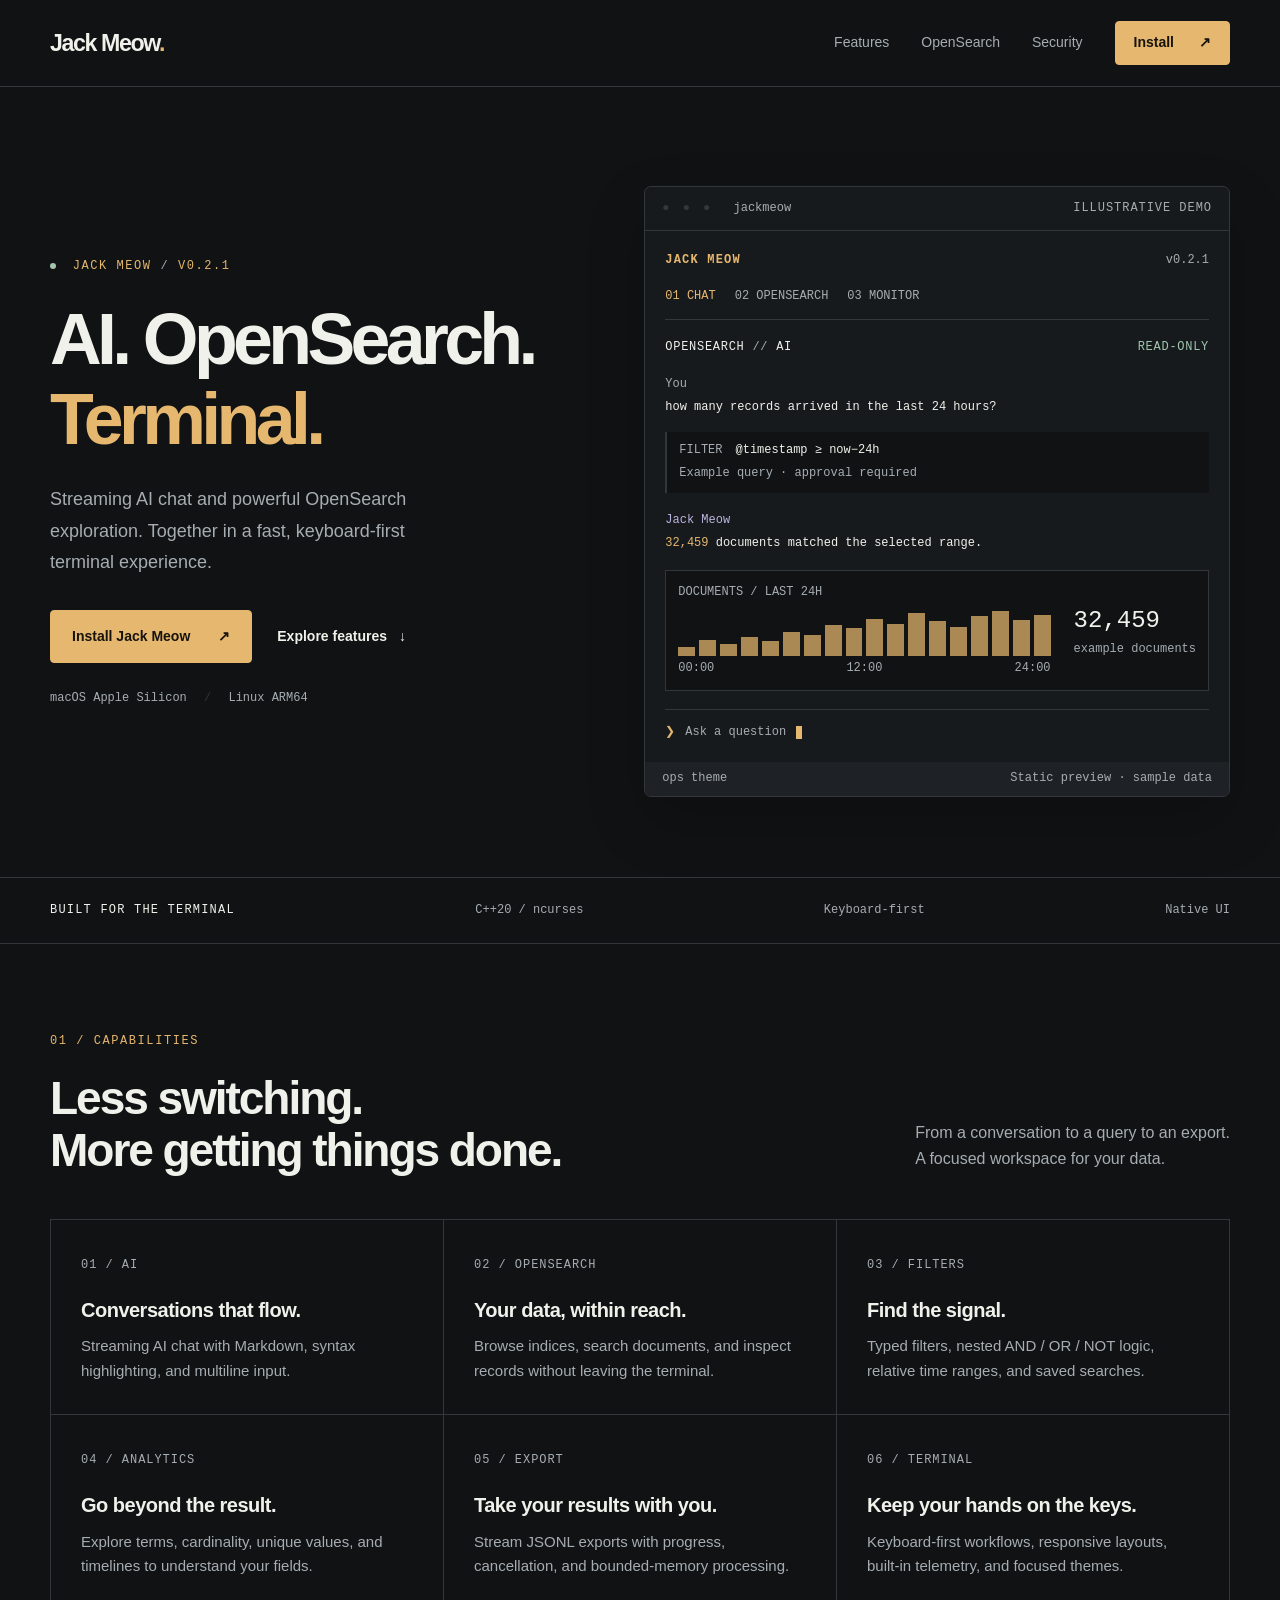
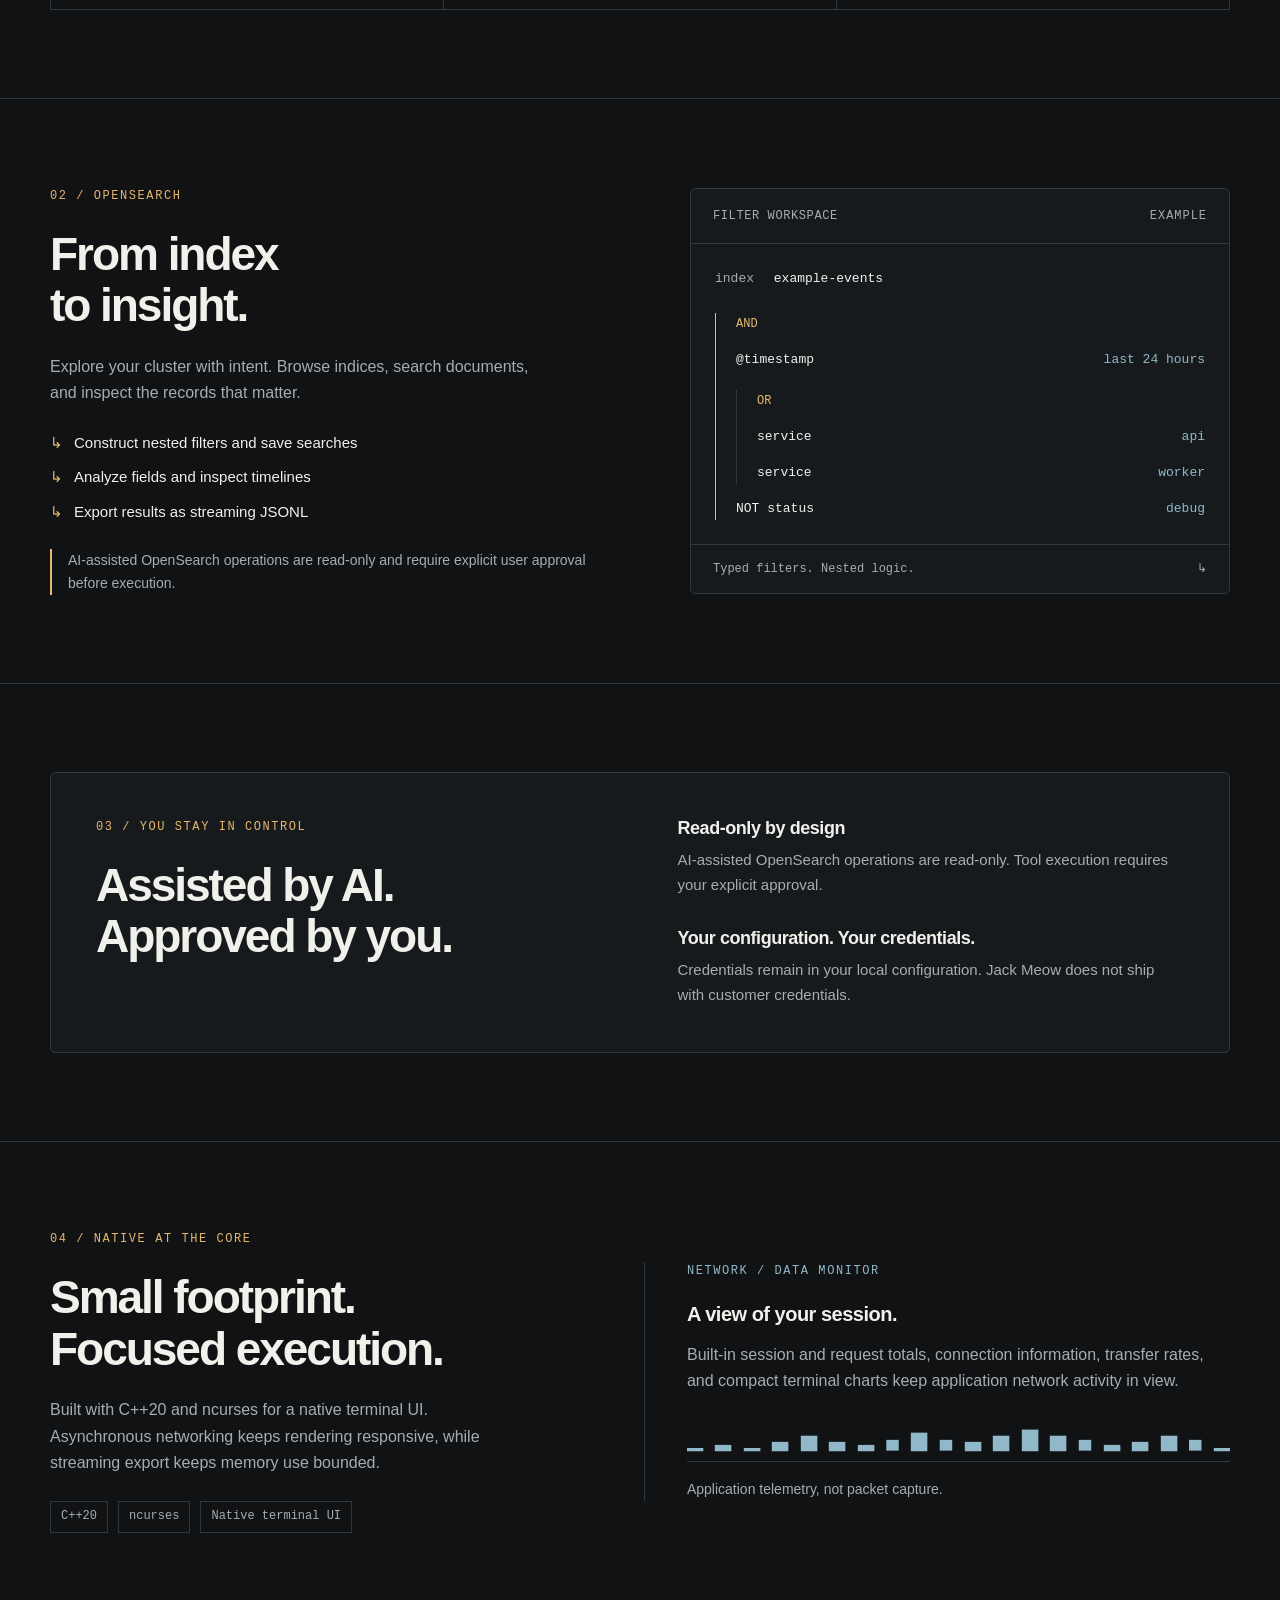
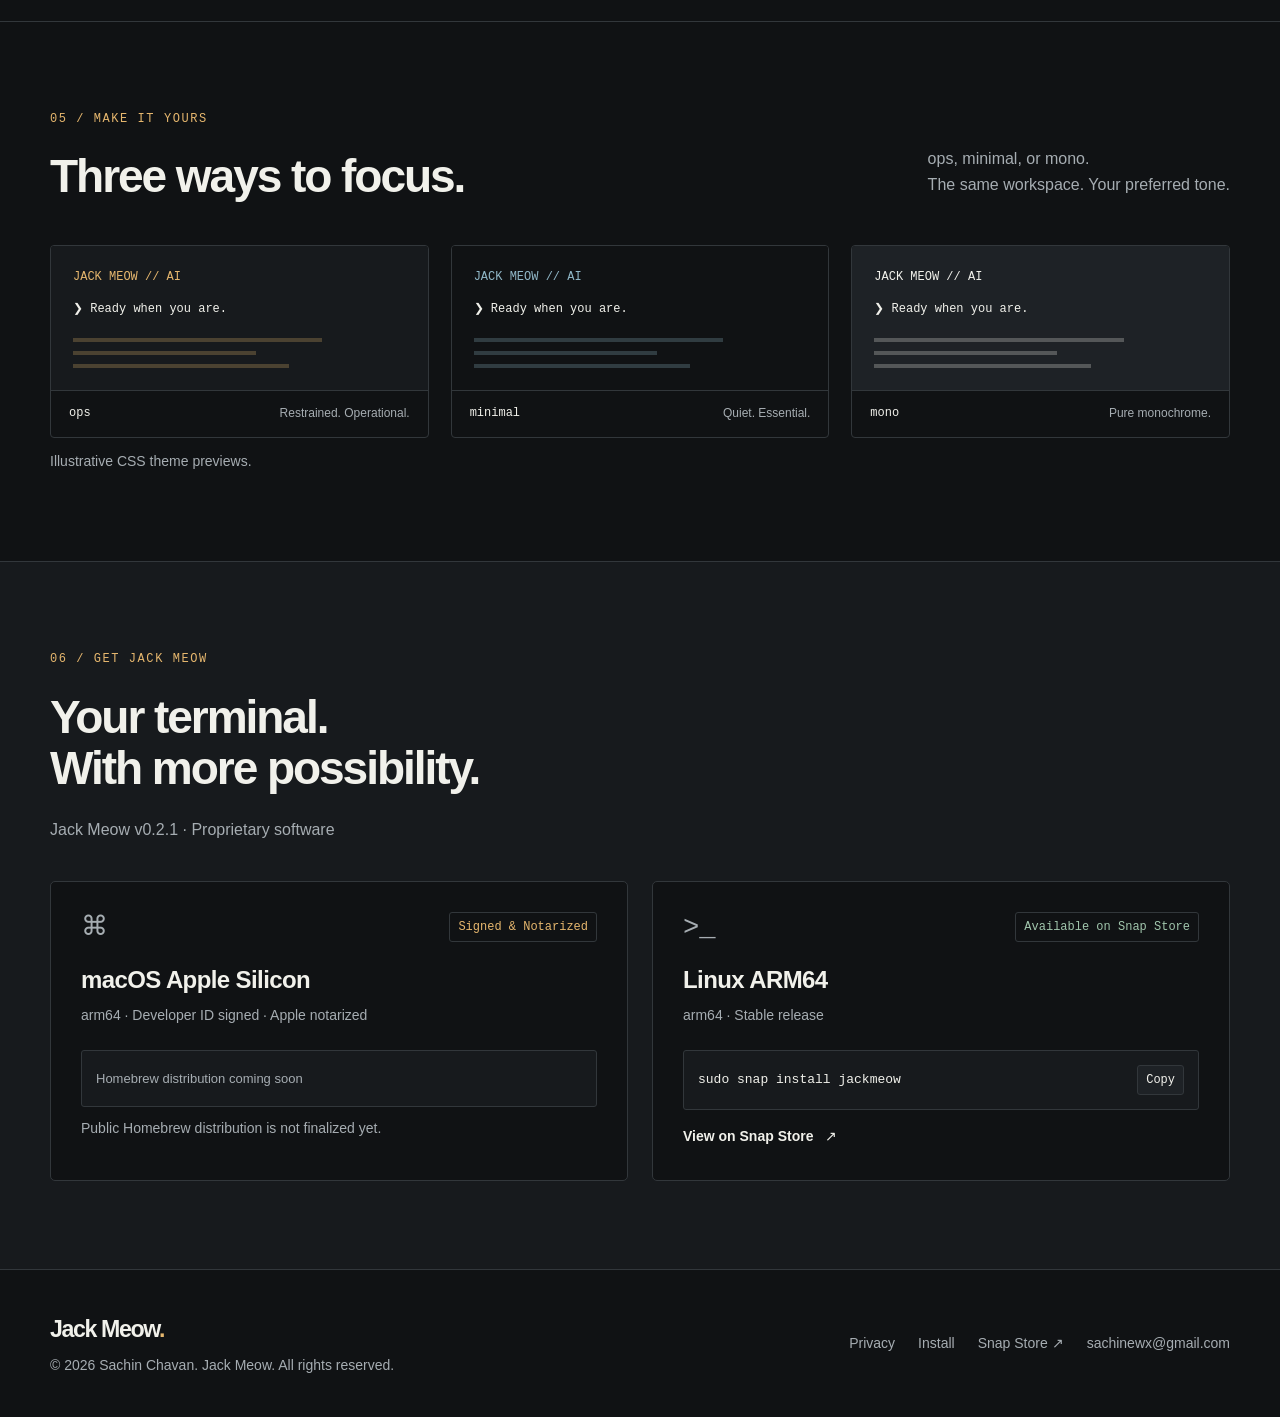
==== index.html @ bc9e3e38 "feat: launch Jack Meow website" ====
<!doctype html>
<html lang="en">
<head>
  <meta charset="utf-8">
  <meta name="viewport" content="width=device-width, initial-scale=1">
  <title>Jack Meow — AI &amp; OpenSearch in Your Terminal</title>
  <meta name="description" content="Streaming AI chat, OpenSearch exploration, and analytics in a fast, keyboard-first terminal. Meet Jack Meow for macOS Apple Silicon and Linux ARM64.">
  <link rel="canonical" href="https://csachin.dev/">
  <meta property="og:type" content="website">
  <meta property="og:site_name" content="Jack Meow">
  <meta property="og:title" content="Jack Meow — AI &amp; OpenSearch in Your Terminal">
  <meta property="og:description" content="Streaming AI chat and powerful OpenSearch workflows. One native terminal experience.">
  <meta property="og:url" content="https://csachin.dev/">
  <meta name="twitter:card" content="summary">
  <meta name="twitter:title" content="Jack Meow — AI &amp; OpenSearch in Your Terminal">
  <meta name="twitter:description" content="Streaming AI chat and powerful OpenSearch workflows. One native terminal experience.">
  <meta name="theme-color" content="#101214">
  <meta name="robots" content="index, follow">
  <link rel="stylesheet" href="css/style.css">
  <script src="js/main.js" defer></script>
</head>
<body>
<a class="skip-link" href="#main">Skip to content</a>
<header class="site-header">
  <div class="container header-inner">
    <a class="wordmark" href="./" aria-label="Jack Meow home">Jack Meow<span class="wordmark-dot" aria-hidden="true">.</span></a>
    <button class="menu-toggle" type="button" aria-expanded="false" aria-controls="navigation" hidden>Menu <span aria-hidden="true">+</span></button>
    <nav id="navigation" aria-label="Main navigation">
      <a href="#features">Features</a><a href="#opensearch">OpenSearch</a><a href="#security">Security</a><a class="button button-small" href="#install">Install <span aria-hidden="true">↗</span></a>
    </nav>
  </div>
</header>
<main id="main">
  <section class="hero container" aria-labelledby="hero-title">
    <div class="hero-copy">
      <p class="eyebrow"><span class="status-dot" aria-hidden="true"></span> JACK MEOW <span class="muted">/</span> V0.2.1</p>
      <h1 id="hero-title">AI. OpenSearch.<br><span>Terminal.</span></h1>
      <p class="hero-description">Streaming AI chat and powerful OpenSearch exploration. Together in a fast, keyboard-first terminal experience.</p>
      <div class="actions"><a class="button" href="#install">Install Jack Meow <span aria-hidden="true">↗</span></a><a class="text-link" href="#features">Explore features <span aria-hidden="true">↓</span></a></div>
      <p class="hero-platforms">macOS Apple Silicon <span aria-hidden="true">/</span> Linux ARM64</p>
    </div>
    <figure class="terminal">
      <figcaption class="terminal-title"><span><span class="terminal-lights" aria-hidden="true">● ● ●</span> jackmeow</span><span class="demo-label">ILLUSTRATIVE DEMO</span></figcaption>
      <div class="terminal-body">
        <div class="terminal-brand">JACK MEOW <span>v0.2.1</span></div>
        <div class="terminal-tabs"><span class="active">01 CHAT</span><span>02 OPENSEARCH</span><span>03 MONITOR</span></div>
        <div class="terminal-context"><span>OPENSEARCH <span class="muted">//</span> AI</span><span class="success">READ-ONLY</span></div>
        <div class="chat-message"><span class="speaker">You</span><p>how many records arrived in the last 24 hours?</p></div>
        <div class="demo-query"><span class="muted">FILTER</span><code>@timestamp ≥ now−24h</code><span class="query-note">Example query · approval required</span></div>
        <div class="chat-message assistant-message"><span class="speaker">Jack Meow</span><p><strong>32,459</strong> documents matched the selected range.</p></div>
        <div class="terminal-analytics"><div><span class="muted">DOCUMENTS / LAST 24H</span><div class="bars" aria-hidden="true"><i style="--bar:20%"></i><i style="--bar:35%"></i><i style="--bar:26%"></i><i style="--bar:42%"></i><i style="--bar:34%"></i><i style="--bar:54%"></i><i style="--bar:46%"></i><i style="--bar:70%"></i><i style="--bar:62%"></i><i style="--bar:83%"></i><i style="--bar:72%"></i><i style="--bar:95%"></i><i style="--bar:78%"></i><i style="--bar:65%"></i><i style="--bar:89%"></i><i style="--bar:100%"></i><i style="--bar:80%"></i><i style="--bar:91%"></i></div><div class="chart-labels"><span>00:00</span><span>12:00</span><span>24:00</span></div></div><div class="stat"><strong>32,459</strong><span>example documents</span></div></div>
        <div class="terminal-prompt" aria-hidden="true"><span>❯</span> Ask a question<span class="cursor"></span></div>
      </div>
      <div class="terminal-footer"><span>ops theme</span><span>Static preview · sample data</span></div>
    </figure>
  </section>
  <div class="spec-strip"><div class="container"><span>BUILT FOR THE TERMINAL</span><span>C++20 / ncurses</span><span>Keyboard-first</span><span>Native UI</span></div></div>
  <section class="section container" id="features" aria-labelledby="features-title">
    <div class="section-heading"><div><p class="eyebrow">01 / CAPABILITIES</p><h2 id="features-title">Less switching.<br>More getting things done.</h2></div><p>From a conversation to a query to an export.<br>A focused workspace for your data.</p></div>
    <div class="feature-grid">
      <article class="feature"><span class="feature-number">01 / AI</span><h3>Conversations that flow.</h3><p>Streaming AI chat with Markdown, syntax highlighting, and multiline input.</p></article>
      <article class="feature"><span class="feature-number">02 / OPENSEARCH</span><h3>Your data, within reach.</h3><p>Browse indices, search documents, and inspect records without leaving the terminal.</p></article>
      <article class="feature"><span class="feature-number">03 / FILTERS</span><h3>Find the signal.</h3><p>Typed filters, nested AND / OR / NOT logic, relative time ranges, and saved searches.</p></article>
      <article class="feature"><span class="feature-number">04 / ANALYTICS</span><h3>Go beyond the result.</h3><p>Explore terms, cardinality, unique values, and timelines to understand your fields.</p></article>
      <article class="feature"><span class="feature-number">05 / EXPORT</span><h3>Take your results with you.</h3><p>Stream JSONL exports with progress, cancellation, and bounded-memory processing.</p></article>
      <article class="feature"><span class="feature-number">06 / TERMINAL</span><h3>Keep your hands on the keys.</h3><p>Keyboard-first workflows, responsive layouts, built-in telemetry, and focused themes.</p></article>
    </div>
  </section>
  <section class="section section-bordered" id="opensearch" aria-labelledby="search-title"><div class="container split">
    <div><p class="eyebrow">02 / OPENSEARCH</p><h2 id="search-title">From index<br>to insight.</h2><p class="section-description">Explore your cluster with intent. Browse indices, search documents, and inspect the records that matter.</p><ul class="check-list"><li>Construct nested filters and save searches</li><li>Analyze fields and inspect timelines</li><li>Export results as streaming JSONL</li></ul><p class="approval-note">AI-assisted OpenSearch operations are read-only and require explicit user approval before execution.</p></div>
    <figure class="query-panel"><figcaption><span>FILTER WORKSPACE</span><span class="demo-label">EXAMPLE</span></figcaption><div class="query-content"><p class="query-index">index <strong>example-events</strong></p><div class="filter-group"><span class="logic">AND</span><p><span>@timestamp</span><code>last 24 hours</code></p><div class="nested-filter"><span class="logic">OR</span><p><span>service</span><code>api</code></p><p><span>service</span><code>worker</code></p></div><p><span>NOT status</span><code>debug</code></p></div></div><div class="query-bottom"><span>Typed filters. Nested logic.</span><span aria-hidden="true">↳</span></div></figure>
  </div></section>
  <section class="section container" id="security" aria-labelledby="security-title"><div class="trust-panel"><div><p class="eyebrow">03 / YOU STAY IN CONTROL</p><h2 id="security-title">Assisted by AI.<br>Approved by you.</h2></div><div class="trust-details"><article><h3>Read-only by design</h3><p>AI-assisted OpenSearch operations are read-only. Tool execution requires your explicit approval.</p></article><article><h3>Your configuration. Your credentials.</h3><p>Credentials remain in your local configuration. Jack Meow does not ship with customer credentials.</p></article></div></div></section>
  <section class="section section-bordered"><div class="container split architecture"><div><p class="eyebrow">04 / NATIVE AT THE CORE</p><h2>Small footprint.<br>Focused execution.</h2><p class="section-description">Built with C++20 and ncurses for a native terminal UI. Asynchronous networking keeps rendering responsive, while streaming export keeps memory use bounded.</p><div class="tech-tags"><span>C++20</span><span>ncurses</span><span>Native terminal UI</span></div></div><div class="monitor"><p class="eyebrow">NETWORK / DATA MONITOR</p><h3>A view of your session.</h3><p>Built-in session and request totals, connection information, transfer rates, and compact terminal charts keep application network activity in view.</p><div class="monitor-line" aria-hidden="true">▁ ▂ ▁ ▃ ▅ ▃ ▂ ▄ ▆ ▄ ▃ ▅ ▇ ▅ ▄ ▂ ▃ ▅ ▄ ▁</div><p class="small muted">Application telemetry, not packet capture.</p></div></div></section>
  <section class="section container themes" aria-labelledby="themes-title"><div class="section-heading"><div><p class="eyebrow">05 / MAKE IT YOURS</p><h2 id="themes-title">Three ways to focus.</h2></div><p>ops, minimal, or mono.<br>The same workspace. Your preferred tone.</p></div><div class="theme-grid">
    <figure class="theme-preview theme-ops"><div class="mini-terminal" aria-hidden="true"><span>JACK MEOW // AI</span><p>❯ Ready when you are.</p><i></i><i></i><i></i></div><figcaption><strong>ops</strong><span>Restrained. Operational.</span></figcaption></figure>
    <figure class="theme-preview theme-minimal"><div class="mini-terminal" aria-hidden="true"><span>JACK MEOW // AI</span><p>❯ Ready when you are.</p><i></i><i></i><i></i></div><figcaption><strong>minimal</strong><span>Quiet. Essential.</span></figcaption></figure>
    <figure class="theme-preview theme-mono"><div class="mini-terminal" aria-hidden="true"><span>JACK MEOW // AI</span><p>❯ Ready when you are.</p><i></i><i></i><i></i></div><figcaption><strong>mono</strong><span>Pure monochrome.</span></figcaption></figure>
  </div><p class="small muted">Illustrative CSS theme previews.</p></section>
  <section class="section install-section" id="install" aria-labelledby="install-title"><div class="container"><p class="eyebrow">06 / GET JACK MEOW</p><h2 id="install-title">Your terminal.<br>With more possibility.</h2><p class="section-description">Jack Meow v0.2.1 · Proprietary software</p><div class="install-grid">
    <article class="install-card"><div class="card-top"><span class="platform-symbol" aria-hidden="true">⌘</span><span class="badge">Signed &amp; Notarized</span></div><h3>macOS Apple Silicon</h3><p class="muted">arm64 · Developer ID signed · Apple notarized</p><div class="coming-soon">Homebrew distribution coming soon</div><p class="small muted">Public Homebrew distribution is not finalized yet.</p></article>
    <article class="install-card"><div class="card-top"><span class="platform-symbol" aria-hidden="true">&gt;_</span><span class="badge badge-success">Available on Snap Store</span></div><h3>Linux ARM64</h3><p class="muted">arm64 · Stable release</p><div class="command"><code id="snap-command">sudo snap install jackmeow</code><button class="copy-button" type="button" data-copy="snap-command" aria-label="Copy Linux install command" hidden>Copy</button></div><a class="small text-link" href="https://snapcraft.io/jackmeow" rel="noopener noreferrer">View on Snap Store <span aria-hidden="true">↗</span></a><p class="copy-status small" role="status" aria-live="polite" aria-atomic="true"></p></article>
  </div></div></section>
</main>
<footer class="site-footer container"><div><a class="wordmark" href="./">Jack Meow<span class="wordmark-dot" aria-hidden="true">.</span></a><p class="small muted">© 2026 Sachin Chavan. Jack Meow. All rights reserved.</p></div><nav aria-label="Footer navigation"><a href="privacy.html">Privacy</a><a href="#install">Install</a><a href="https://snapcraft.io/jackmeow" rel="noopener noreferrer">Snap Store ↗</a><a href="mailto:sachinewx@gmail.com">sachinewx@gmail.com</a></nav></footer>
</body>
</html>
---- css/style.css ----
:root {
  color-scheme:dark;
  --background:#101214;
  --surface:#171a1d;
  --surface-raised:#1e2226;
  --border:#32373b;
  --text:#f1f1eb;
  --muted:#a6adb2;
  --accent:#e6b76e;
  --success:#a1c6ad;
  --warning:#e6b76e;
  --danger:#e99898;
  --ai:#b9b4de;
  --telemetry:#91b8c8;
  --ink:#17130d;
  --focus:#f4cd91;
  --shadow:0 24px 60px #0003;
  --mono:ui-monospace,SFMono-Regular,Consolas,"Liberation Mono",monospace;
  --sans:-apple-system,BlinkMacSystemFont,"Segoe UI",sans-serif
}

* {
  box-sizing:border-box
}
html {
  scroll-behavior:smooth;
  scroll-padding-top:6rem
}
body {
  margin:0;
  background:var(--background);
  color:var(--text);
  font:16px/1.65 var(--sans)
}
a {
  color:inherit;
  text-decoration:none
}
button {
  font:inherit
}
button,a {
  -webkit-tap-highlight-color:transparent
}
button {
  cursor:pointer
}
a:hover {
  color:var(--accent)
}
:focus-visible {
  outline:3px solid var(--focus);
  outline-offset:5px
}
::selection {
  background:var(--accent);
  color:var(--ink)
}
h1,h2,h3,p,figure {
  margin:0
}
h1,h2,h3 {
  line-height:1.12;
  font-weight:600;
  letter-spacing:-.045em
}
h1 {
  font-size:clamp(3rem,5.6vw,5.3rem);
  letter-spacing:-.065em
}
h2 {
  font-size:clamp(2rem,3.6vw,3.25rem)
}
h3 {
  font-size:1.25rem;
  letter-spacing:-.025em
}
p {
  margin-top:1rem
}
code {
  font-family:var(--mono)
}
.container {
  width:min(1180px,calc(100% - 96px));
  margin-inline:auto
}
.muted {
  color:var(--muted)
}
.small {
  font-size:.875rem
}
.eyebrow {
  font: .75rem/1.6 var(--mono);
  letter-spacing:.13em;
  color:var(--accent);
  margin:0 0 1.4rem
}
.skip-link {
  position:fixed;
  top:-100px;
  left:16px;
  padding:12px;
  background:var(--accent);
  color:var(--ink);
  z-index:50
}
.skip-link:focus {
  top:12px
}
.site-header {
  position:sticky;
  top:0;
  background:var(--background);
  border-bottom:1px solid var(--border);
  z-index:20
}
.header-inner {
  min-height:86px;
  display:flex;
  align-items:center;
  justify-content:space-between;
  gap:24px
}
.wordmark {
  font-size:1.45rem;
  font-weight:750;
  letter-spacing:-.06em;
  white-space:nowrap
}
.wordmark-dot {
  color:var(--accent)
}
nav {
  display:flex;
  align-items:center;
  gap:32px;
  font-size:.875rem
}
nav>a:not(.button) {
  color:var(--muted)
}
nav>a:hover {
  color:var(--text)
}
.button {
  display:inline-flex;
  align-items:center;
  justify-content:center;
  gap:28px;
  padding:14px 21px;
  background:var(--accent);
  color:var(--ink);
  font-weight:650;
  font-size:.875rem;
  border:1px solid var(--accent);
  border-radius:4px
}
.button:hover {
  background:var(--text);
  border-color:var(--text);
  color:var(--ink)
}
.button-small {
  padding:9px 18px;
  gap:25px
}
.menu-toggle {
  background:none;
  border:1px solid var(--border);
  color:var(--text);
  padding:9px 14px;
  border-radius:4px
}
.hero {
  display:grid;
  grid-template-columns:1fr 1.08fr;
  align-items:center;
  gap:52px;
  padding-block:91px 88px
}
.hero h1 span {
  color:var(--accent)
}
.status-dot {
  display:inline-block;
  width:6px;
  height:6px;
  border-radius:50%;
  background:var(--success);
  margin-right:8px;
  vertical-align:middle
}
.hero-description {
  font-size:1.125rem;
  line-height:1.75;
  color:var(--muted);
  max-width:420px;
  margin-top:25px
}
.actions {
  display:flex;
  align-items:center;
  gap:25px;
  margin-top:31px;
  flex-wrap:wrap
}
.text-link {
  font-size:.875rem;
  font-weight:550
}
.text-link span {
  margin-left:8px
}
.hero-platforms {
  font: .75rem/1.8 var(--mono);
  color:var(--muted);
  margin-top:25px
}
.hero-platforms span {
  margin-inline:10px;
  color:var(--border)
}
.terminal {
  border:1px solid var(--border);
  border-radius:7px;
  background:var(--surface);
  box-shadow:var(--shadow);
  min-width:0;
  font: .75rem/1.6 var(--mono);
  transform:translateY(8px)
}
.terminal-title {
  display:flex;
  justify-content:space-between;
  align-items:center;
  gap:12px;
  padding:12px 17px;
  border-bottom:1px solid var(--border);
  color:var(--muted);
  font-size:.75rem
}
.terminal-lights {
  letter-spacing:3px;
  color:var(--border);
  margin-right:13px
}
.demo-label {
  font-size:.75rem;
  letter-spacing:.08em;
  color:var(--muted)
}
.terminal-body {
  padding:20px
}
.terminal-brand {
  color:var(--accent);
  font-weight:bold;
  letter-spacing:.1em
}
.terminal-brand span {
  color:var(--muted);
  float:right;
  font-weight:normal;
  letter-spacing:0
}
.terminal-tabs {
  display:flex;
  gap:19px;
  margin-top:17px;
  padding-bottom:12px;
  border-bottom:1px solid var(--border);
  font-size:.75rem;
  color:var(--muted)
}
.terminal-tabs .active {
  color:var(--accent)
}
.terminal-context {
  display:flex;
  justify-content:space-between;
  gap:8px;
  margin-top:18px;
  font-size:.75rem;
  letter-spacing:.06em
}
.success {
  color:var(--success)
}
.chat-message {
  margin-top:18px
}
.speaker {
  font-size:.75rem;
  color:var(--muted)
}
.chat-message p {
  margin-top:4px;
  max-width:350px
}
.assistant-message .speaker {
  color:var(--ai)
}
.assistant-message strong {
  color:var(--accent);
  font-weight:normal
}
.demo-query {
  display:flex;
  flex-wrap:wrap;
  gap:4px 13px;
  padding:9px 12px;
  border-left:2px solid var(--border);
  margin-top:15px;
  font-size:.75rem;
  background:var(--background)
}
.query-note {
  flex-basis:100%;
  color:var(--muted)
}
.terminal-analytics {
  display:grid;
  grid-template-columns:1fr auto;
  gap:23px;
  align-items:center;
  background:var(--background);
  border:1px solid var(--border);
  padding:12px;
  margin-top:17px;
  font-size:.75rem
}
.bars {
  height:45px;
  display:flex;
  align-items:end;
  gap:4px;
  margin-top:9px
}
.bars i {
  flex:1;
  height:var(--bar);
  background:var(--accent);
  opacity:.72
}
.chart-labels {
  display:flex;
  justify-content:space-between;
  color:var(--muted);
  margin-top:3px
}
.stat {
  display:flex;
  flex-direction:column
}
.stat strong {
  font-size:1.5rem;
  font-weight:500
}
.stat span {
  color:var(--muted);
  font-size:.75rem
}
.terminal-prompt {
  border-top:1px solid var(--border);
  margin-top:18px;
  padding-top:13px;
  color:var(--muted);
  display:flex;
  align-items:center;
  gap:10px
}
.terminal-prompt>span:first-child {
  color:var(--accent)
}
.cursor {
  height:13px;
  width:6px;
  background:var(--accent)
}
.terminal-footer {
  display:flex;
  justify-content:space-between;
  padding:7px 17px;
  background:var(--surface-raised);
  color:var(--muted);
  font-size:.75rem;
  border-radius:0 0 7px 7px
}
.spec-strip {
  border-block:1px solid var(--border)
}
.spec-strip .container {
  display:flex;
  justify-content:space-between;
  gap:20px;
  padding-block:23px;
  font:.75rem/1.6 var(--mono);
  color:var(--muted)
}
.spec-strip span:first-child {
  color:var(--text);
  letter-spacing:.1em
}
.section {
  padding-block:88px;
  scroll-margin-top:10px
}
.section-heading {
  display:flex;
  align-items:flex-end;
  justify-content:space-between;
  gap:30px;
  margin-bottom:42px
}
.section-heading>p {
  color:var(--muted);
  max-width:370px;
  margin:0 0 4px
}
.feature-grid {
  display:grid;
  grid-template-columns:repeat(3,1fr);
  border-top:1px solid var(--border);
  border-left:1px solid var(--border)
}
.feature {
  padding:30px;
  border-right:1px solid var(--border);
  border-bottom:1px solid var(--border)
}
.feature-number {
  font:.75rem/1.6 var(--mono);
  color:var(--muted);
  letter-spacing:.08em
}
.feature h3 {
  margin-top:23px
}
.feature p {
  color:var(--muted);
  font-size:.9375rem;
  margin-top:13px
}
.section-bordered {
  border-block:1px solid var(--border)
}
.split {
  display:grid;
  grid-template-columns:1fr 1fr;
  gap:100px;
  align-items:center
}
.section-description {
  color:var(--muted);
  max-width:480px;
  margin-top:22px
}
.check-list {
  list-style:none;
  padding:0;
  margin:24px 0;
  font-size:.9375rem
}
.check-list li {
  margin-top:10px;
  padding-left:24px;
  position:relative
}
.check-list li:before {
  content:'↳';
  color:var(--accent);
  position:absolute;
  left:0
}
.approval-note {
  border-left:2px solid var(--accent);
  padding-left:16px;
  font-size:.875rem;
  color:var(--muted)
}
.query-panel {
  background:var(--surface);
  border:1px solid var(--border);
  border-radius:5px;
  font: .8125rem/1.7 var(--mono)
}
.query-panel figcaption {
  display:flex;
  justify-content:space-between;
  gap:12px;
  padding:17px 22px;
  border-bottom:1px solid var(--border);
  color:var(--muted);
  font-size:.75rem;
  letter-spacing:.05em
}
.query-content {
  padding:24px
}
.query-index {
  margin:0;
  color:var(--muted)
}
.query-index strong {
  color:var(--text);
  font-weight:normal;
  margin-left:12px
}
.filter-group {
  margin-top:23px;
  border-left:1px solid var(--accent);
  padding-left:20px
}
.logic {
  color:var(--accent);
  font-size:.75rem
}
.filter-group p {
  display:flex;
  justify-content:space-between;
  gap:15px;
  margin-top:14px
}
.filter-group code {
  color:var(--telemetry)
}
.nested-filter {
  margin-top:18px;
  padding-left:20px;
  border-left:1px solid var(--border)
}
.query-bottom {
  display:flex;
  justify-content:space-between;
  border-top:1px solid var(--border);
  padding:14px 22px;
  font-size:.75rem;
  color:var(--muted)
}
.trust-panel {
  display:grid;
  grid-template-columns:1fr 1fr;
  gap:75px;
  padding:45px;
  background:var(--surface);
  border:1px solid var(--border);
  border-radius:5px
}
.trust-details article+article {
  margin-top:30px
}
.trust-details h3 {
  font-size:1.125rem
}
.trust-details p {
  color:var(--muted);
  font-size:.9375rem;
  margin-top:10px
}
.tech-tags {
  display:flex;
  gap:10px;
  flex-wrap:wrap;
  margin-top:25px
}
.tech-tags span {
  border:1px solid var(--border);
  padding:5px 10px;
  font:.75rem/1.6 var(--mono);
  color:var(--muted)
}
.monitor {
  border-left:1px solid var(--border);
  padding-left:42px
}
.monitor .eyebrow {
  color:var(--telemetry)
}
.monitor p:not(.eyebrow) {
  color:var(--muted)
}
.monitor-line {
  color:var(--telemetry);
  font:1.3rem/2 var(--mono);
  overflow:hidden;
  white-space:nowrap;
  margin-top:25px;
  border-bottom:1px solid var(--border)
}
.theme-grid {
  display:grid;
  grid-template-columns:repeat(3,1fr);
  gap:22px
}
.theme-preview {
  border:1px solid var(--border);
  border-radius:4px;
  overflow:hidden
}
.mini-terminal {
  background:var(--surface);
  padding:22px;
  font:.75rem/1.6 var(--mono);
  color:var(--accent)
}
.mini-terminal p {
  margin:13px 0 19px;
  color:var(--text)
}
.mini-terminal i {
  display:block;
  background:currentColor;
  opacity:.25;
  width:75%;
  height:4px;
  margin-top:9px
}
.mini-terminal i:nth-last-child(2) {
  width:55%
}
.mini-terminal i:last-child {
  width:65%
}
.theme-minimal .mini-terminal {
  background:var(--background);
  color:var(--telemetry)
}
.theme-mono .mini-terminal {
  background:var(--surface-raised);
  color:var(--text)
}
.theme-preview figcaption {
  display:flex;
  justify-content:space-between;
  gap:10px;
  padding:13px 18px;
  font-size:.75rem;
  border-top:1px solid var(--border)
}
.theme-preview figcaption strong {
  font-family:var(--mono);
  font-weight:normal
}
.theme-preview figcaption span {
  color:var(--muted)
}
.themes>.small {
  margin-top:12px
}
.install-section {
  background:var(--surface);
  border-block:1px solid var(--border)
}
.install-grid {
  display:grid;
  grid-template-columns:1fr 1fr;
  gap:24px;
  margin-top:38px
}
.install-card {
  background:var(--background);
  border:1px solid var(--border);
  padding:30px;
  border-radius:5px;
  min-width:0
}
.card-top {
  display:flex;
  align-items:center;
  justify-content:space-between;
  gap:12px;
  margin-bottom:25px
}
.platform-symbol {
  font:1.7rem/1 var(--mono);
  color:var(--muted)
}
.badge {
  color:var(--accent);
  font:.75rem/1.5 var(--mono);
  border:1px solid var(--border);
  padding:5px 8px;
  border-radius:3px
}
.badge-success {
  color:var(--success)
}
.install-card h3 {
  font-size:1.5rem
}
.install-card>p.muted {
  font-size:.875rem;
  margin-top:10px
}
.command,.coming-soon {
  margin-top:23px;
  padding:14px;
  background:var(--surface);
  border:1px solid var(--border);
  border-radius:3px;
  min-height:57px;
  font-size:.8125rem
}
.coming-soon {
  color:var(--muted);
  display:flex;
  align-items:center
}
.command {
  display:flex;
  align-items:center;
  justify-content:space-between;
  gap:10px
}
.command code {
  overflow-wrap:anywhere
}
.copy-button {
  color:var(--text);
  background:var(--surface-raised);
  border:1px solid var(--border);
  border-radius:3px;
  padding:5px 8px;
  font:.75rem/1.5 var(--mono)
}
.copy-button:hover {
  border-color:var(--accent)
}
.install-card>.text-link {
  display:inline-block;
  margin-top:15px
}
.copy-status:empty {
  display:none
}
.copy-status {
  color:var(--success);
  margin-top:12px
}
.site-footer {
  display:flex;
  align-items:center;
  justify-content:space-between;
  gap:35px;
  padding-block:40px
}
.site-footer p {
  margin-top:6px
}
.site-footer nav {
  gap:23px;
  flex-wrap:wrap
}
.legal {
  max-width:760px;
  padding-block:80px 100px;
  min-height:70vh
}
.legal h1 {
  font-size:clamp(2.5rem,5vw,4rem)
}
.legal h2 {
  font-size:1.4rem;
  margin-top:35px;
  letter-spacing:-.025em
}
.legal p {
  color:var(--muted)
}
.legal a:not(.button) {
  color:var(--accent);
  text-decoration:underline;
  text-underline-offset:4px
}
.legal .button {
  margin-top:30px
}
.error-number {
  font:clamp(4rem,12vw,8rem)/1 var(--mono);
  color:var(--accent);
  margin-bottom:30px
}
.error-page {
  min-height:68vh
}
.legal-header nav {
  gap:22px
}
[hidden] {
  display:none!important
}

@media(min-width:1600px) {
  .hero {
  padding-block:115px
}
.container {
  width:min(1280px,calc(100% - 120px))
}

}

@media(max-width:1050px) {
  .container {
  width:calc(100% - 56px)
}
.hero {
  gap:30px
}
.terminal-tabs {
  gap:12px
}
.split {
  gap:48px
}
.trust-panel {
  gap:40px;
  padding:32px
}
.feature {
  padding:24px
}
.site-footer {
  align-items:flex-start
}
.site-footer nav {
  justify-content:flex-end;
  max-width:370px
}
.theme-preview figcaption {
  flex-direction:column;
  gap:0
}

}

@media(max-width:800px) {
  .hero {
  grid-template-columns:1fr;
  padding-block:60px;
  gap:45px
}
.hero h1 {
  font-size:clamp(3rem,8vw,4.5rem)
}
.hero-description {
  max-width:540px
}
.terminal {
  transform:none;
  width:100%;
  max-width:600px
}
.hero-copy {
  max-width:620px
}
.terminal-tabs,.terminal-context {
  font-size:.75rem;
  flex-wrap:wrap
}
.terminal-analytics {
  font-size:.75rem
}
.terminal {
  font-size:.875rem
}
.section {
  padding-block:64px
}
.section-heading {
  display:block
}
.section-heading>p {
  margin-top:22px
}
.feature-grid {
  grid-template-columns:repeat(2,1fr)
}
.split {
  gap:38px
}
.trust-panel {
  grid-template-columns:1fr;
  gap:30px
}
.install-grid {
  grid-template-columns:1fr
}
.monitor {
  padding-left:25px
}
.spec-strip .container {
  flex-wrap:wrap;
  justify-content:flex-start;
  gap:10px 25px
}
.spec-strip span:first-child {
  width:100%
}
.site-footer {
  flex-direction:column
}
.site-footer nav {
  justify-content:flex-start;
  max-width:none
}

}

@media(max-width:600px) {
  .container {
  width:calc(100% - 36px)
}
.header-inner {
  min-height:72px;
  flex-wrap:wrap;
  gap:0;
  padding-block:14px
}
.header-inner>nav {
  width:100%;
  gap:17px;
  padding-top:17px;
  justify-content:space-between;
  font-size:.8125rem
}
.header-inner>nav .button {
  padding:7px 12px;
  gap:8px
}
.header-inner>nav.mobile-nav:not(.is-open) {
  display:none
}
.menu-toggle:not([hidden]) {
  display:block
}
.hero {
  padding-block:45px
}
.hero h1 {
  font-size:clamp(2.8rem,10.5vw,4rem)
}
.hero-description {
  font-size:1rem
}
.actions {
  gap:21px
}
.hero-platforms {
  font-size:.75rem
}
.hero-platforms span {
  margin-inline:5px
}
.terminal-body {
  padding:15px
}
.terminal-title {
  padding:10px 12px
}
.terminal-lights {
  display:none
}
.terminal-tabs {
  gap:10px;
  font-size:.75rem;
  flex-wrap:wrap
}
.terminal-context {
  font-size:.75rem;
  flex-wrap:wrap
}
.terminal-analytics {
  grid-template-columns:1fr;
  font-size:.75rem;
  gap:10px
}
.stat {
  display:none
}
.demo-label {
  font-size:.75rem
}
.terminal-footer {
  font-size:.75rem;
  padding-inline:12px;
  flex-wrap:wrap;
  gap:4px 12px
}
.section {
  padding-block:50px
}
.feature-grid,.split,.theme-grid {
  grid-template-columns:1fr
}
.feature {
  padding:25px
}
.feature h3 {
  margin-top:16px
}
.section-heading {
  margin-bottom:30px
}
.trust-panel {
  padding:26px
}
.query-content {
  padding:19px
}
.filter-group {
  padding-left:13px
}
.nested-filter {
  padding-left:13px
}
.filter-group p {
  font-size:.75rem
}
.monitor {
  padding-left:0;
  border-left:0;
  border-top:1px solid var(--border);
  padding-top:28px
}
.theme-preview figcaption {
  flex-direction:row
}
.install-card {
  padding:22px
}
.command {
  flex-wrap:wrap
}
.command code {
  font-size:.8125rem
}
.badge {
  font-size:.75rem
}
.site-footer nav {
  gap:16px 23px
}
.legal {
  padding-block:50px 70px
}
.legal-header nav {
  width:auto;
  padding-top:0
}
.legal-header .header-inner {
  gap:15px
}
.legal-header .wordmark {
  font-size:1.25rem
}

}

@media(prefers-reduced-motion:reduce) {
  html {
  scroll-behavior:auto
}
* {
  animation:none!important;
  transition:none!important
}

}
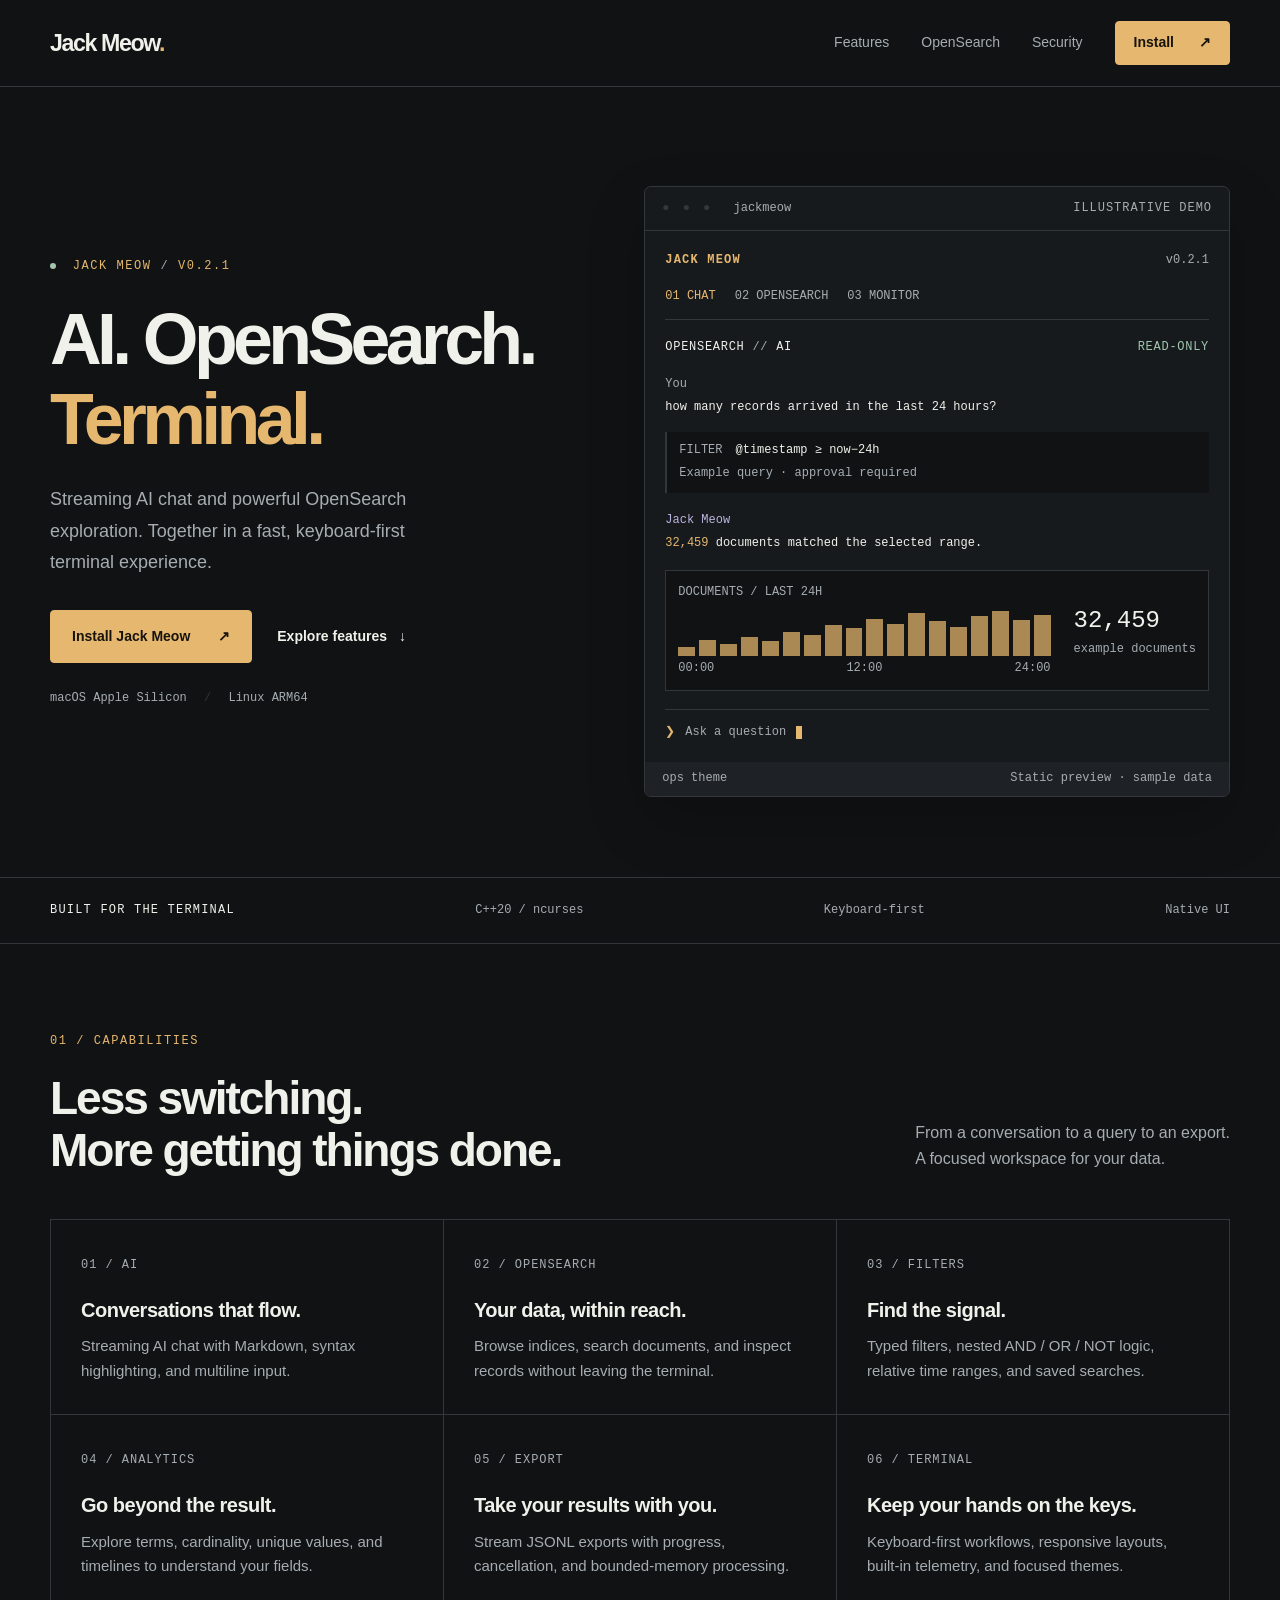
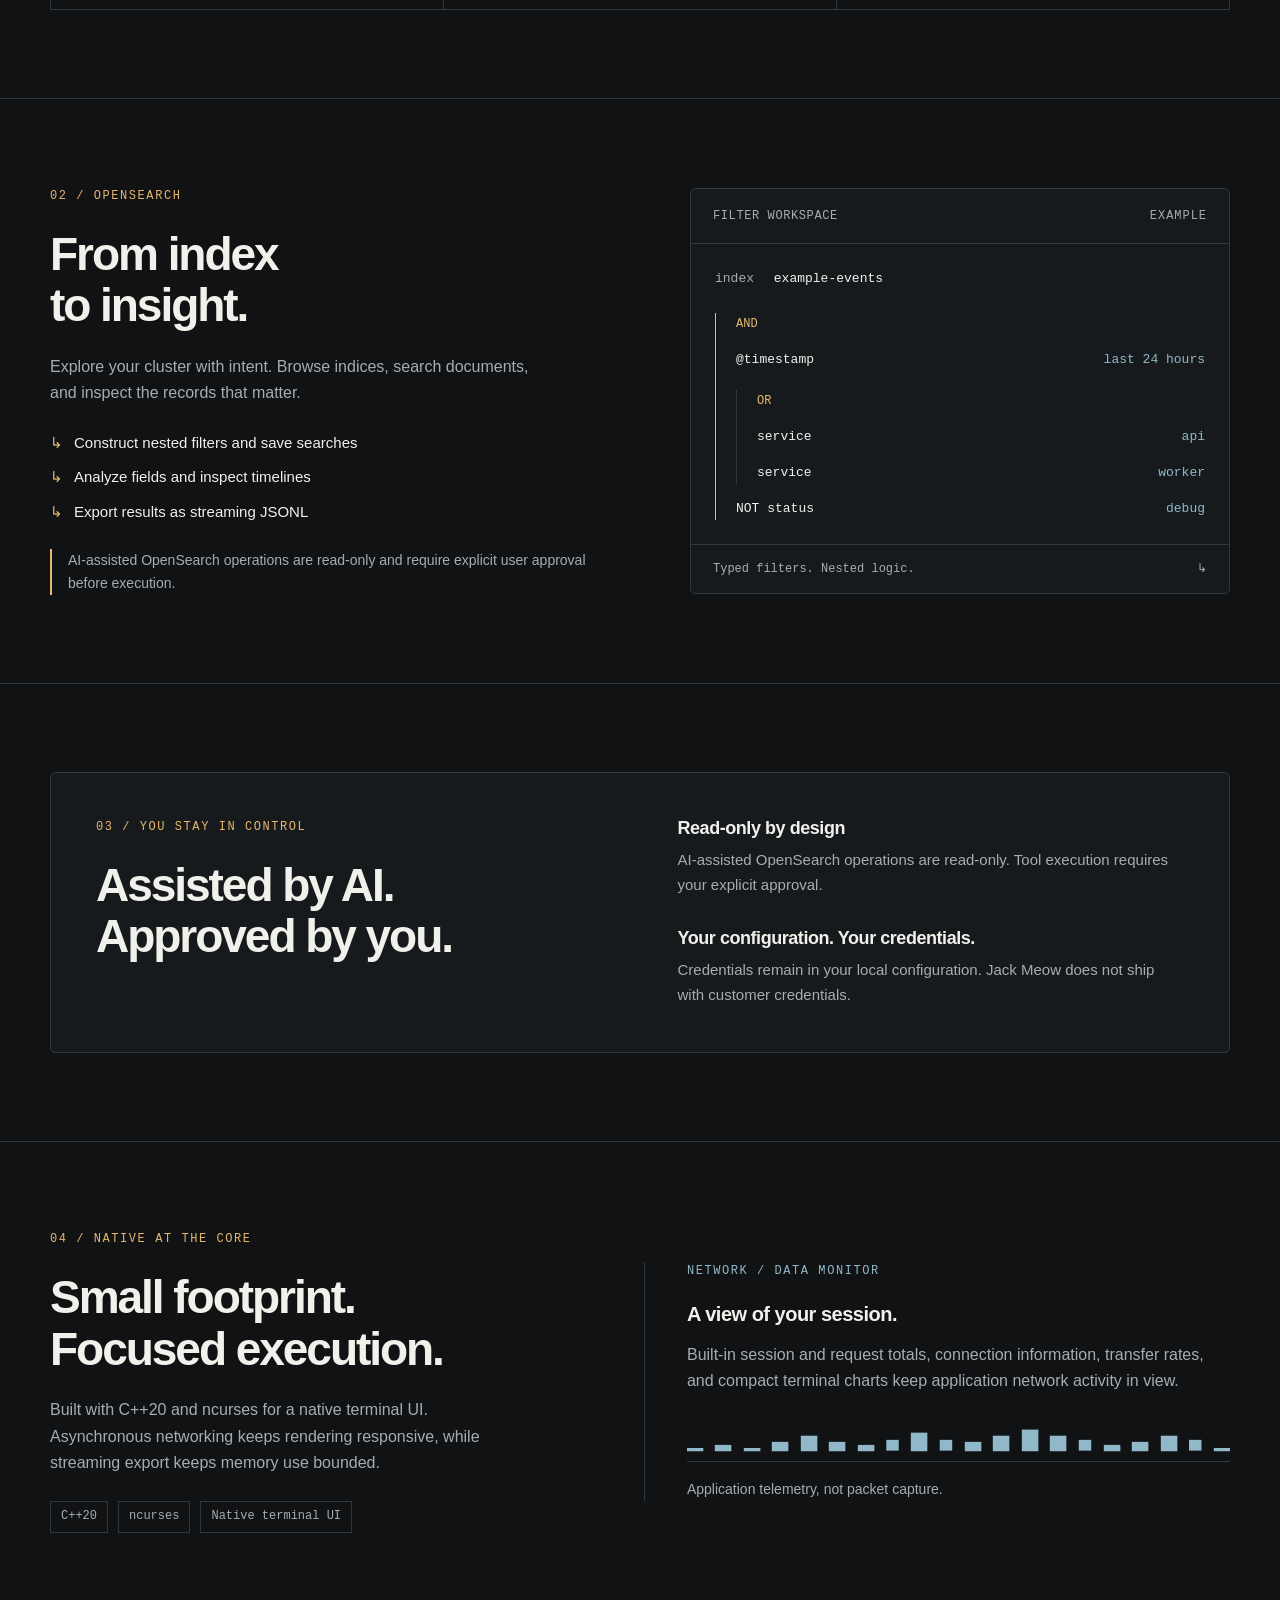
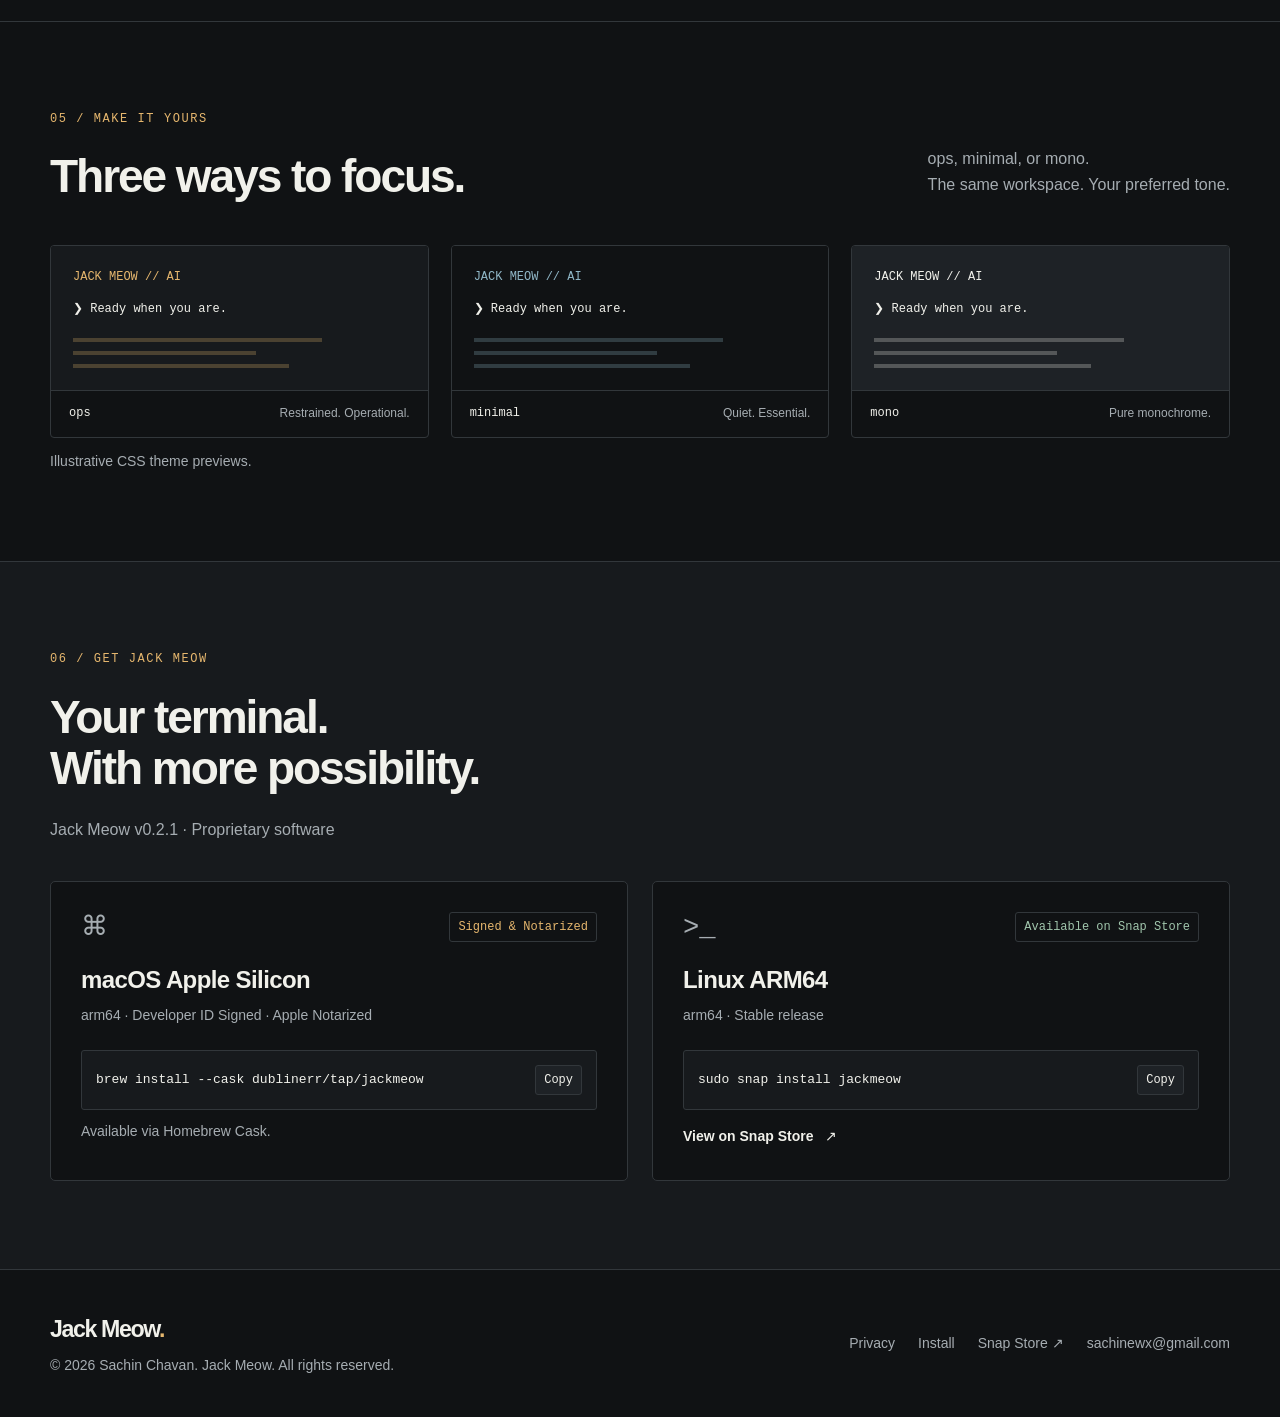
==== commit a26ce9e2: "feat: publish macOS Homebrew installation" ====
--- a/index.html
+++ b/index.html
@@ -78,7 +78,7 @@
     <figure class="theme-preview theme-mono"><div class="mini-terminal" aria-hidden="true"><span>JACK MEOW // AI</span><p>❯ Ready when you are.</p><i></i><i></i><i></i></div><figcaption><strong>mono</strong><span>Pure monochrome.</span></figcaption></figure>
   </div><p class="small muted">Illustrative CSS theme previews.</p></section>
   <section class="section install-section" id="install" aria-labelledby="install-title"><div class="container"><p class="eyebrow">06 / GET JACK MEOW</p><h2 id="install-title">Your terminal.<br>With more possibility.</h2><p class="section-description">Jack Meow v0.2.1 · Proprietary software</p><div class="install-grid">
-    <article class="install-card"><div class="card-top"><span class="platform-symbol" aria-hidden="true">⌘</span><span class="badge">Signed &amp; Notarized</span></div><h3>macOS Apple Silicon</h3><p class="muted">arm64 · Developer ID signed · Apple notarized</p><div class="coming-soon">Homebrew distribution coming soon</div><p class="small muted">Public Homebrew distribution is not finalized yet.</p></article>
+    <article class="install-card"><div class="card-top"><span class="platform-symbol" aria-hidden="true">⌘</span><span class="badge">Signed &amp; Notarized</span></div><h3>macOS Apple Silicon</h3><p class="muted">arm64 · Developer ID Signed · Apple Notarized</p><div class="command"><code id="brew-command">brew install --cask dublinerr/tap/jackmeow</code><button class="copy-button" type="button" data-copy="brew-command" aria-label="Copy macOS install command" hidden>Copy</button></div><p class="small muted">Available via Homebrew Cask.</p><p class="copy-status small" role="status" aria-live="polite" aria-atomic="true"></p></article>
     <article class="install-card"><div class="card-top"><span class="platform-symbol" aria-hidden="true">&gt;_</span><span class="badge badge-success">Available on Snap Store</span></div><h3>Linux ARM64</h3><p class="muted">arm64 · Stable release</p><div class="command"><code id="snap-command">sudo snap install jackmeow</code><button class="copy-button" type="button" data-copy="snap-command" aria-label="Copy Linux install command" hidden>Copy</button></div><a class="small text-link" href="https://snapcraft.io/jackmeow" rel="noopener noreferrer">View on Snap Store <span aria-hidden="true">↗</span></a><p class="copy-status small" role="status" aria-live="polite" aria-atomic="true"></p></article>
   </div></div></section>
 </main>
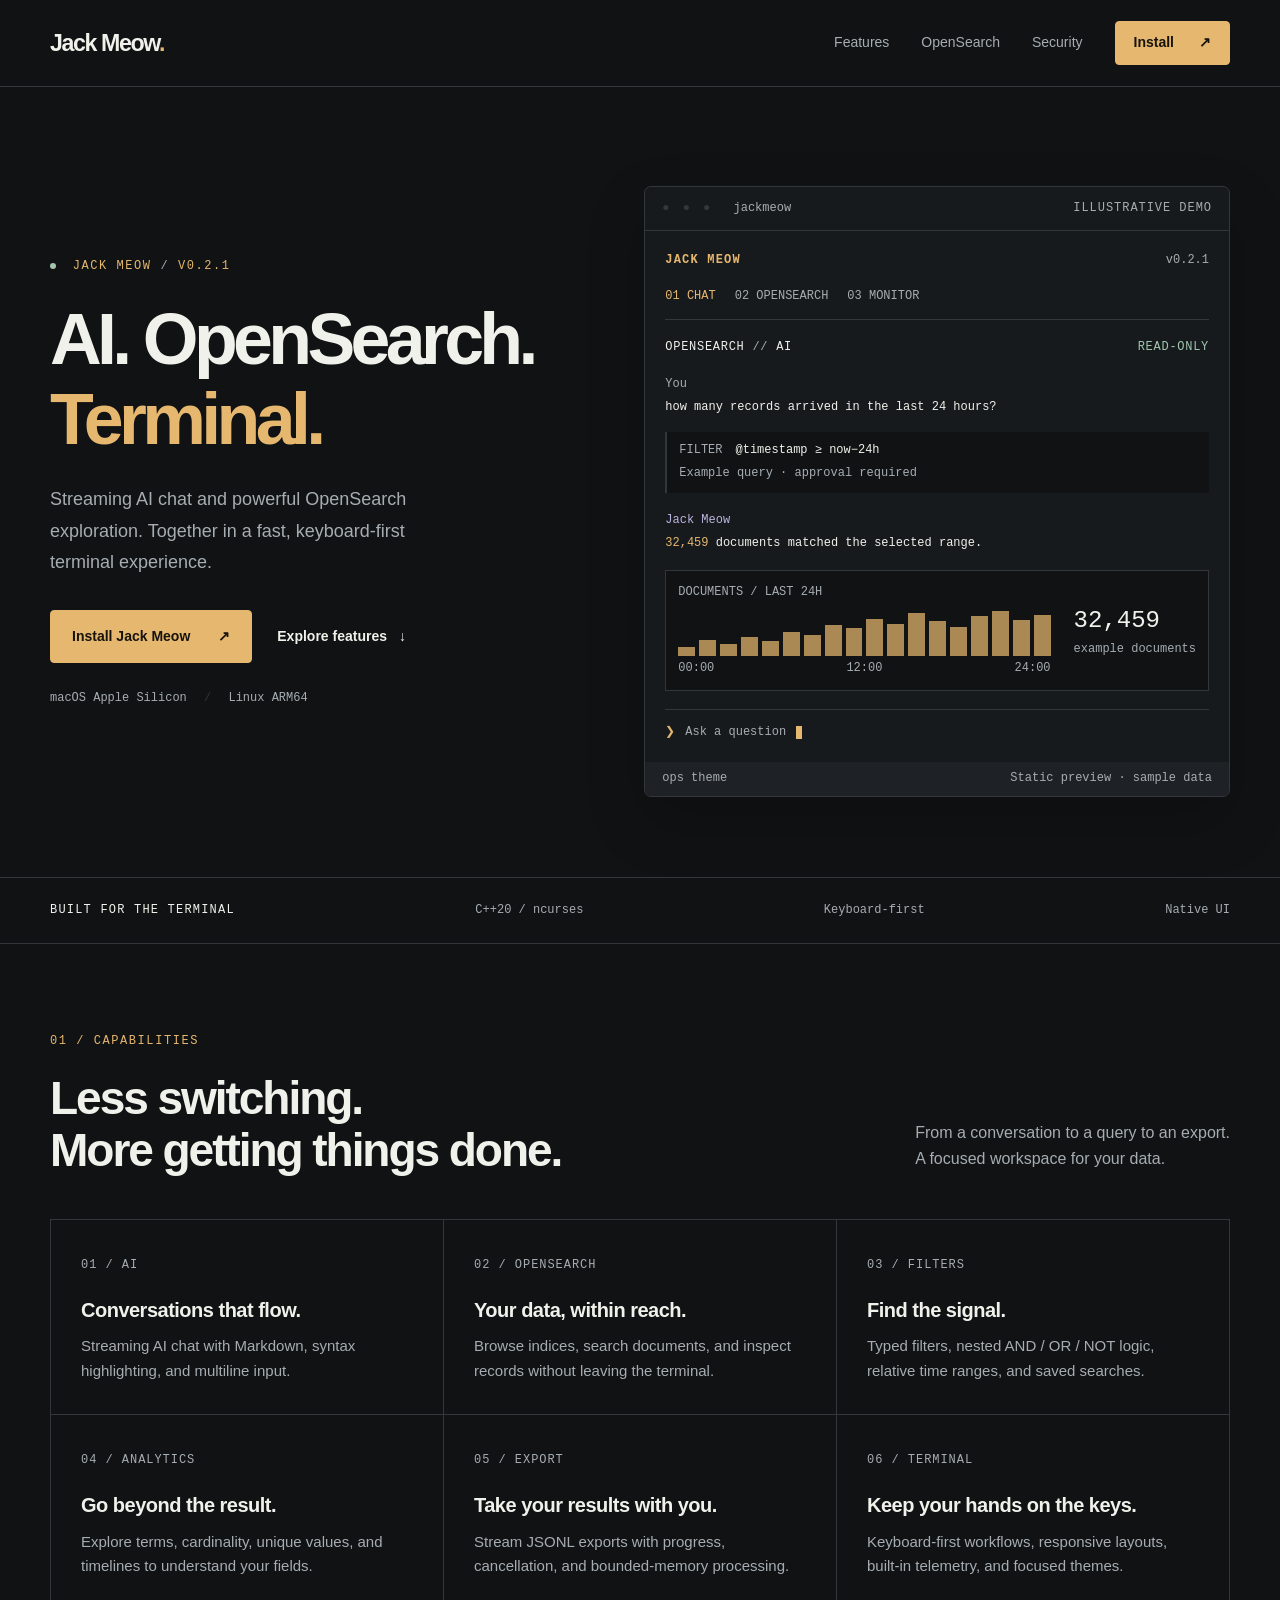
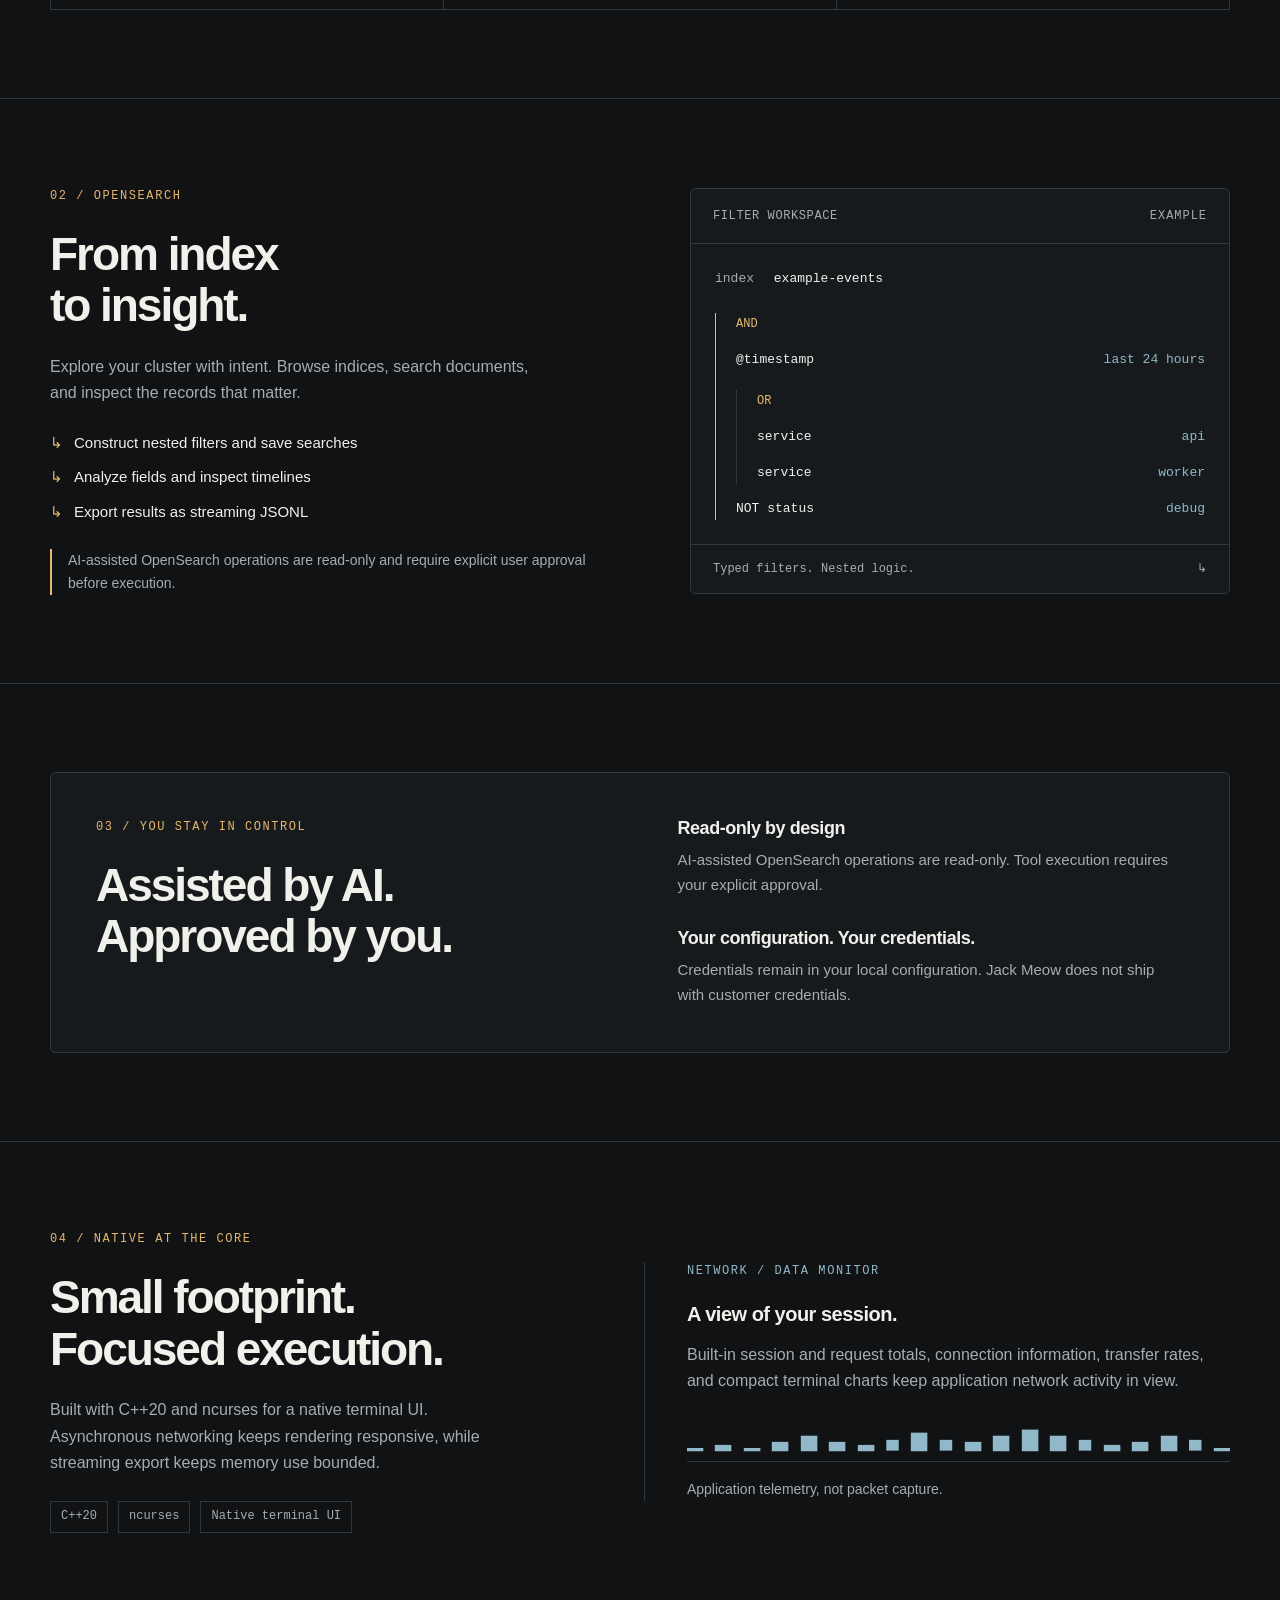
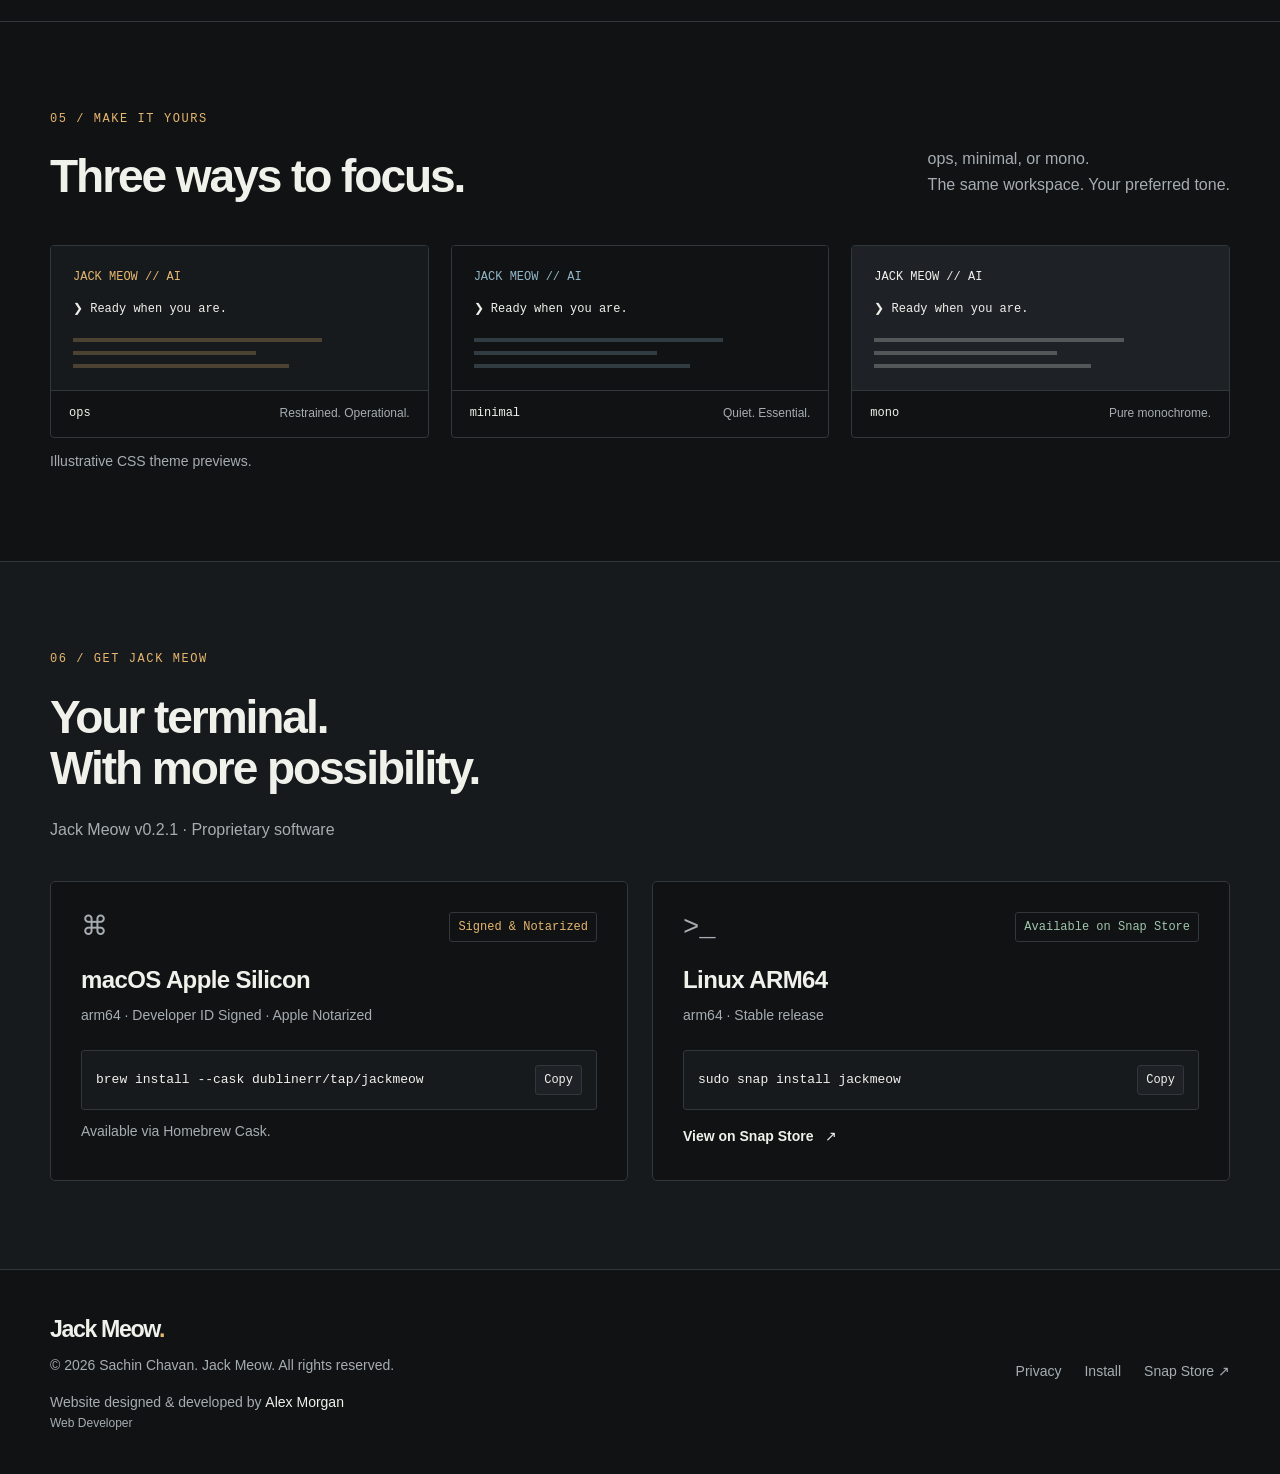
==== commit 384eaf1f: "feat: add website developer attribution" ====
--- a/index.html
+++ b/index.html
@@ -82,6 +82,14 @@
     <article class="install-card"><div class="card-top"><span class="platform-symbol" aria-hidden="true">&gt;_</span><span class="badge badge-success">Available on Snap Store</span></div><h3>Linux ARM64</h3><p class="muted">arm64 · Stable release</p><div class="command"><code id="snap-command">sudo snap install jackmeow</code><button class="copy-button" type="button" data-copy="snap-command" aria-label="Copy Linux install command" hidden>Copy</button></div><a class="small text-link" href="https://snapcraft.io/jackmeow" rel="noopener noreferrer">View on Snap Store <span aria-hidden="true">↗</span></a><p class="copy-status small" role="status" aria-live="polite" aria-atomic="true"></p></article>
   </div></div></section>
 </main>
-<footer class="site-footer container"><div><a class="wordmark" href="./">Jack Meow<span class="wordmark-dot" aria-hidden="true">.</span></a><p class="small muted">© 2026 Sachin Chavan. Jack Meow. All rights reserved.</p></div><nav aria-label="Footer navigation"><a href="privacy.html">Privacy</a><a href="#install">Install</a><a href="https://snapcraft.io/jackmeow" rel="noopener noreferrer">Snap Store ↗</a><a href="mailto:sachinewx@gmail.com">sachinewx@gmail.com</a></nav></footer>
+<footer class="site-footer container">
+  <div>
+    <a class="wordmark" href="./">Jack Meow<span class="wordmark-dot" aria-hidden="true">.</span></a>
+    <p class="small muted">© 2026 Sachin Chavan. Jack Meow. All rights reserved.</p>
+    <!-- TODO: Replace placeholder developer profile with approved public details. -->
+    <p class="developer-credit small muted">Website designed &amp; developed by <strong>Alex Morgan</strong><span>Web Developer</span></p>
+  </div>
+  <nav aria-label="Footer navigation"><a href="privacy.html">Privacy</a><a href="#install">Install</a><a href="https://snapcraft.io/jackmeow" rel="noopener noreferrer">Snap Store ↗</a></nav>
+</footer>
 </body>
 </html>
--- a/css/style.css
+++ b/css/style.css
@@ -749,6 +749,18 @@
 .site-footer p {
   margin-top:6px
 }
+.site-footer .developer-credit {
+  margin-top:14px
+}
+.developer-credit strong {
+  color:var(--text);
+  font-weight:500;
+  white-space:nowrap
+}
+.developer-credit span {
+  display:block;
+  font-size:.75rem
+}
 .site-footer nav {
   gap:23px;
   flex-wrap:wrap
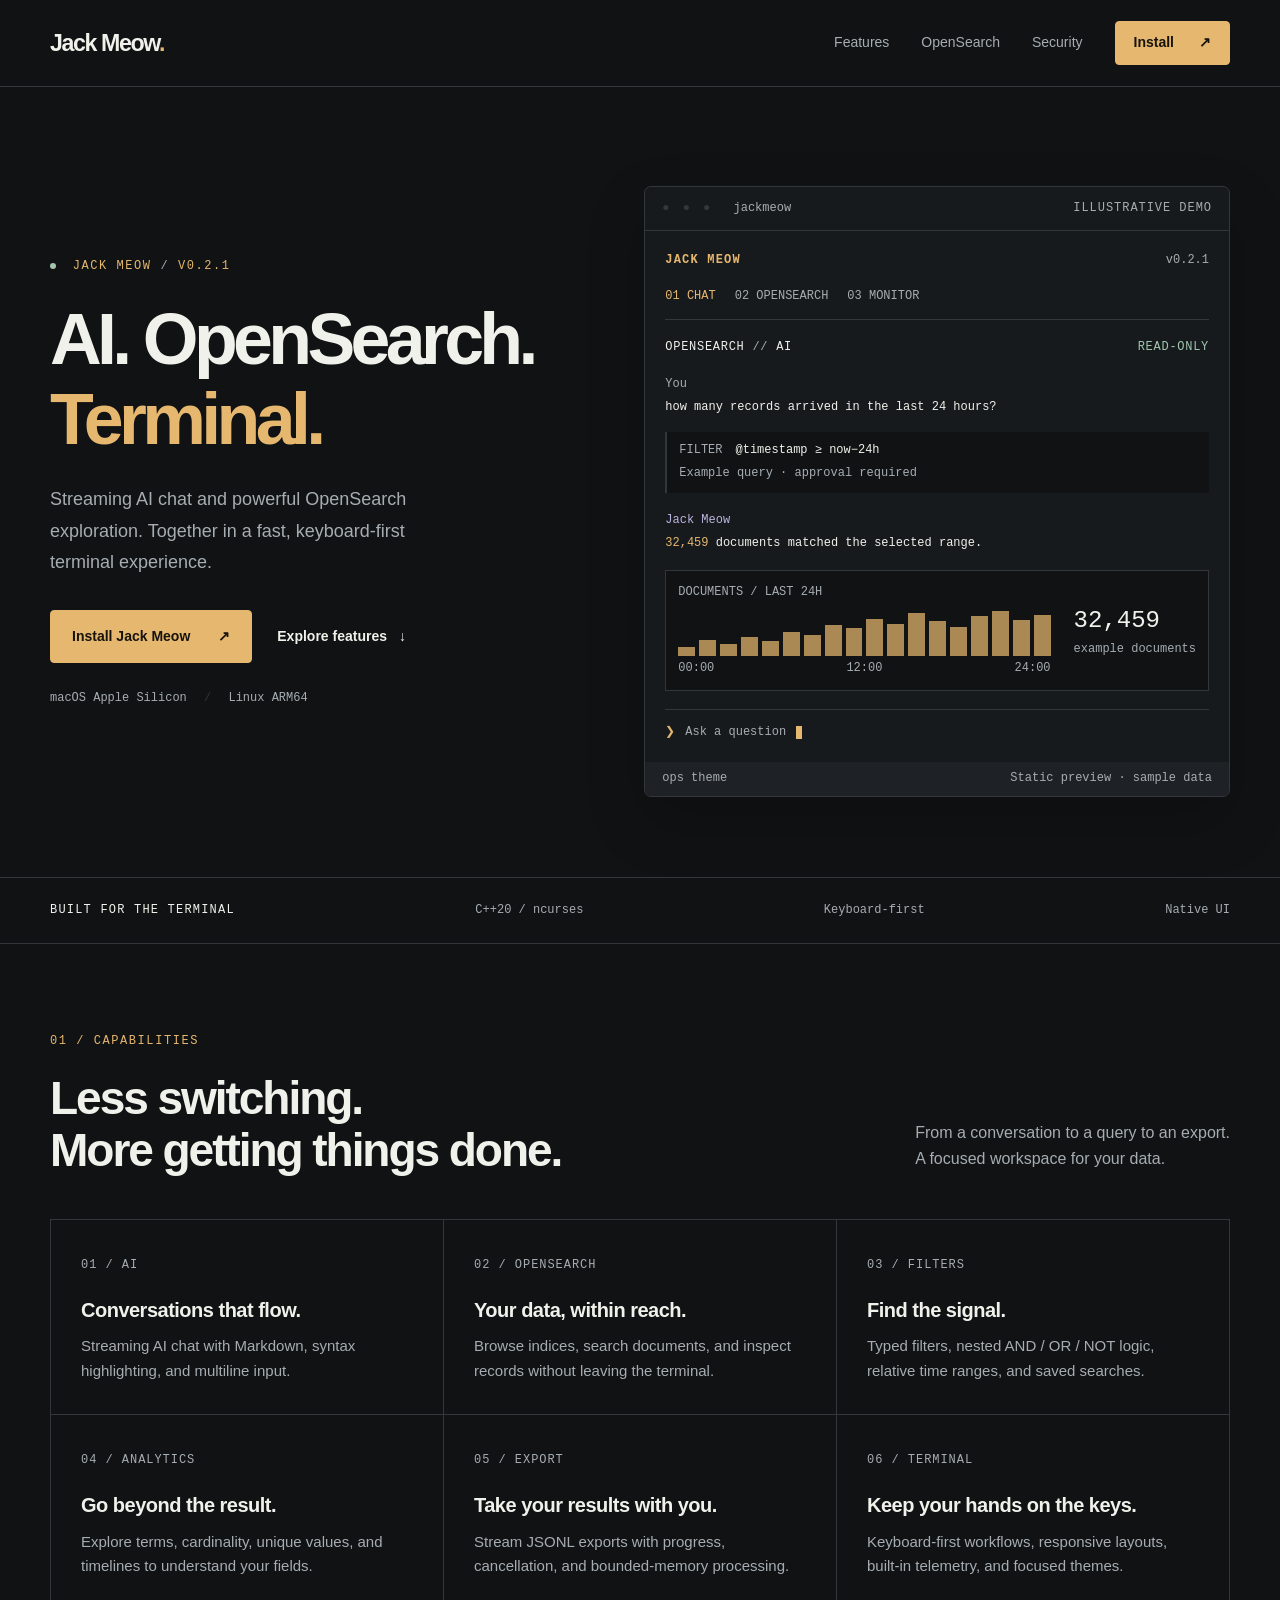
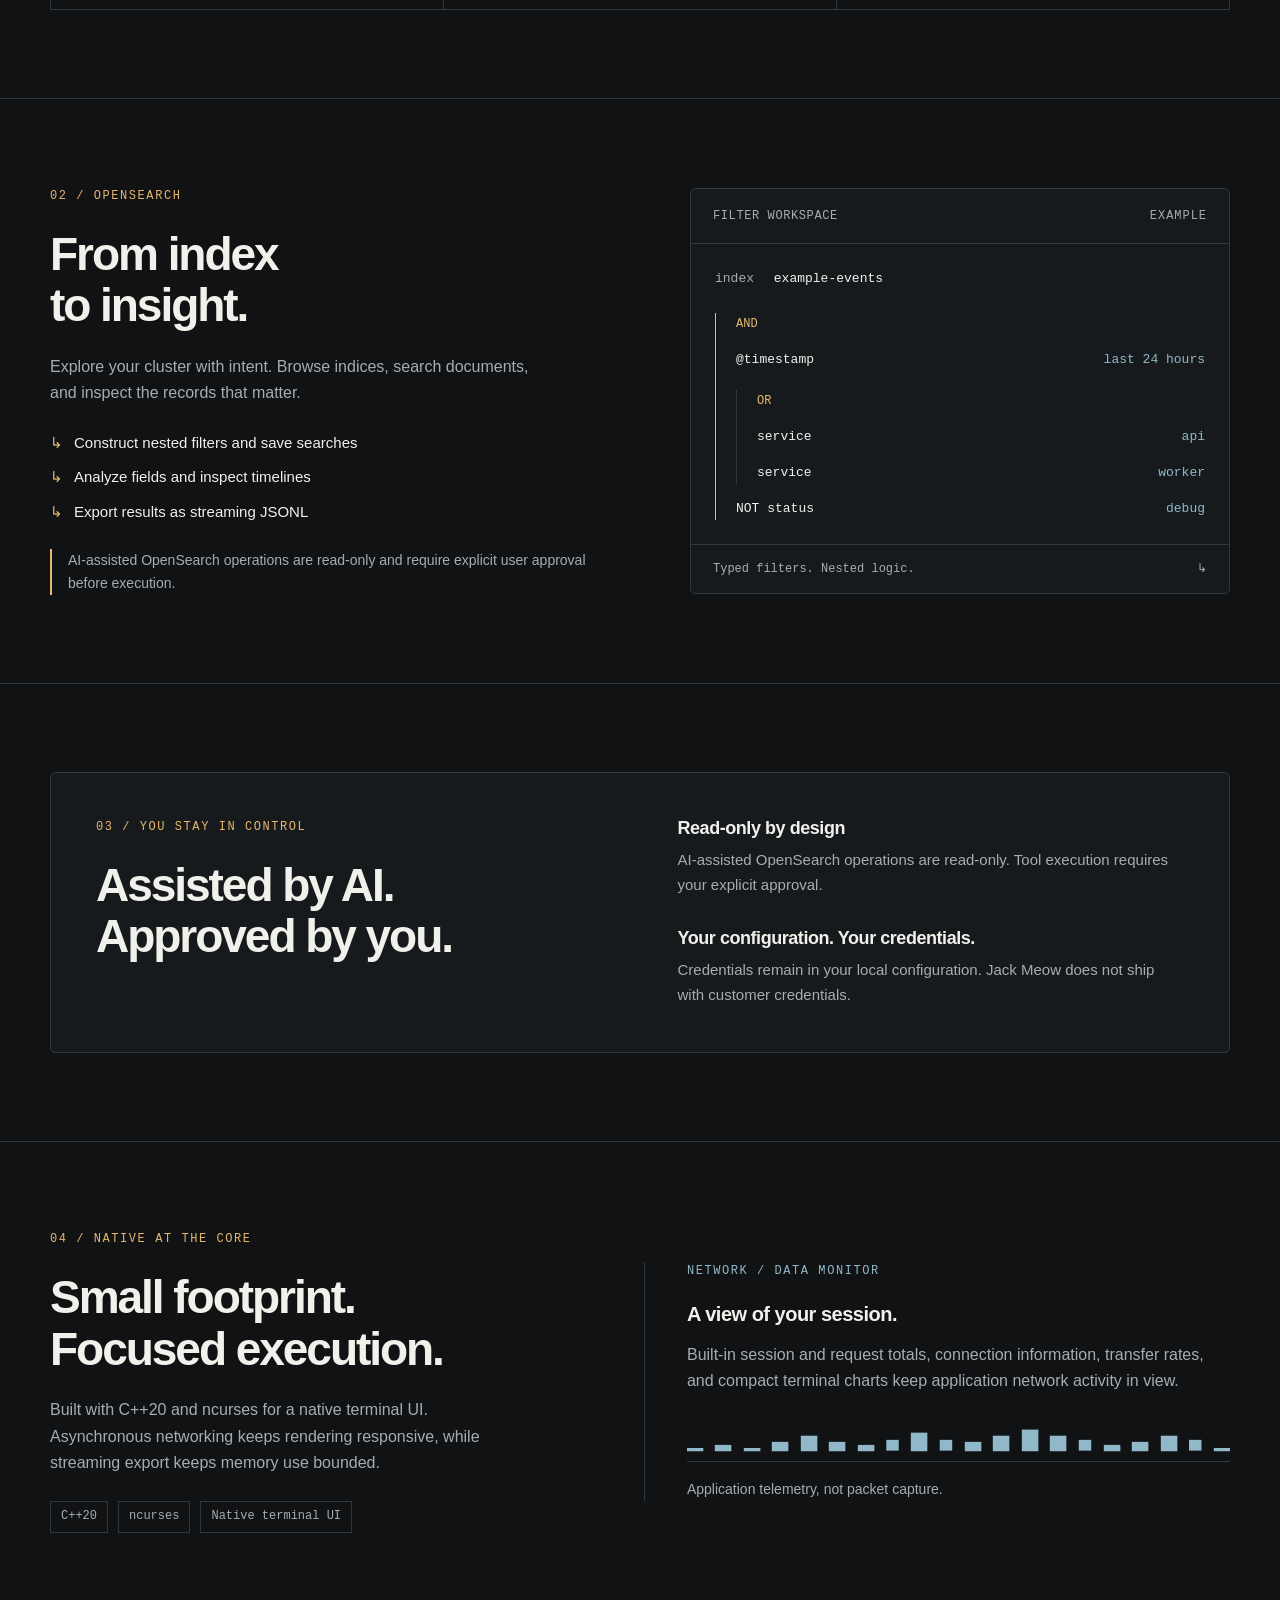
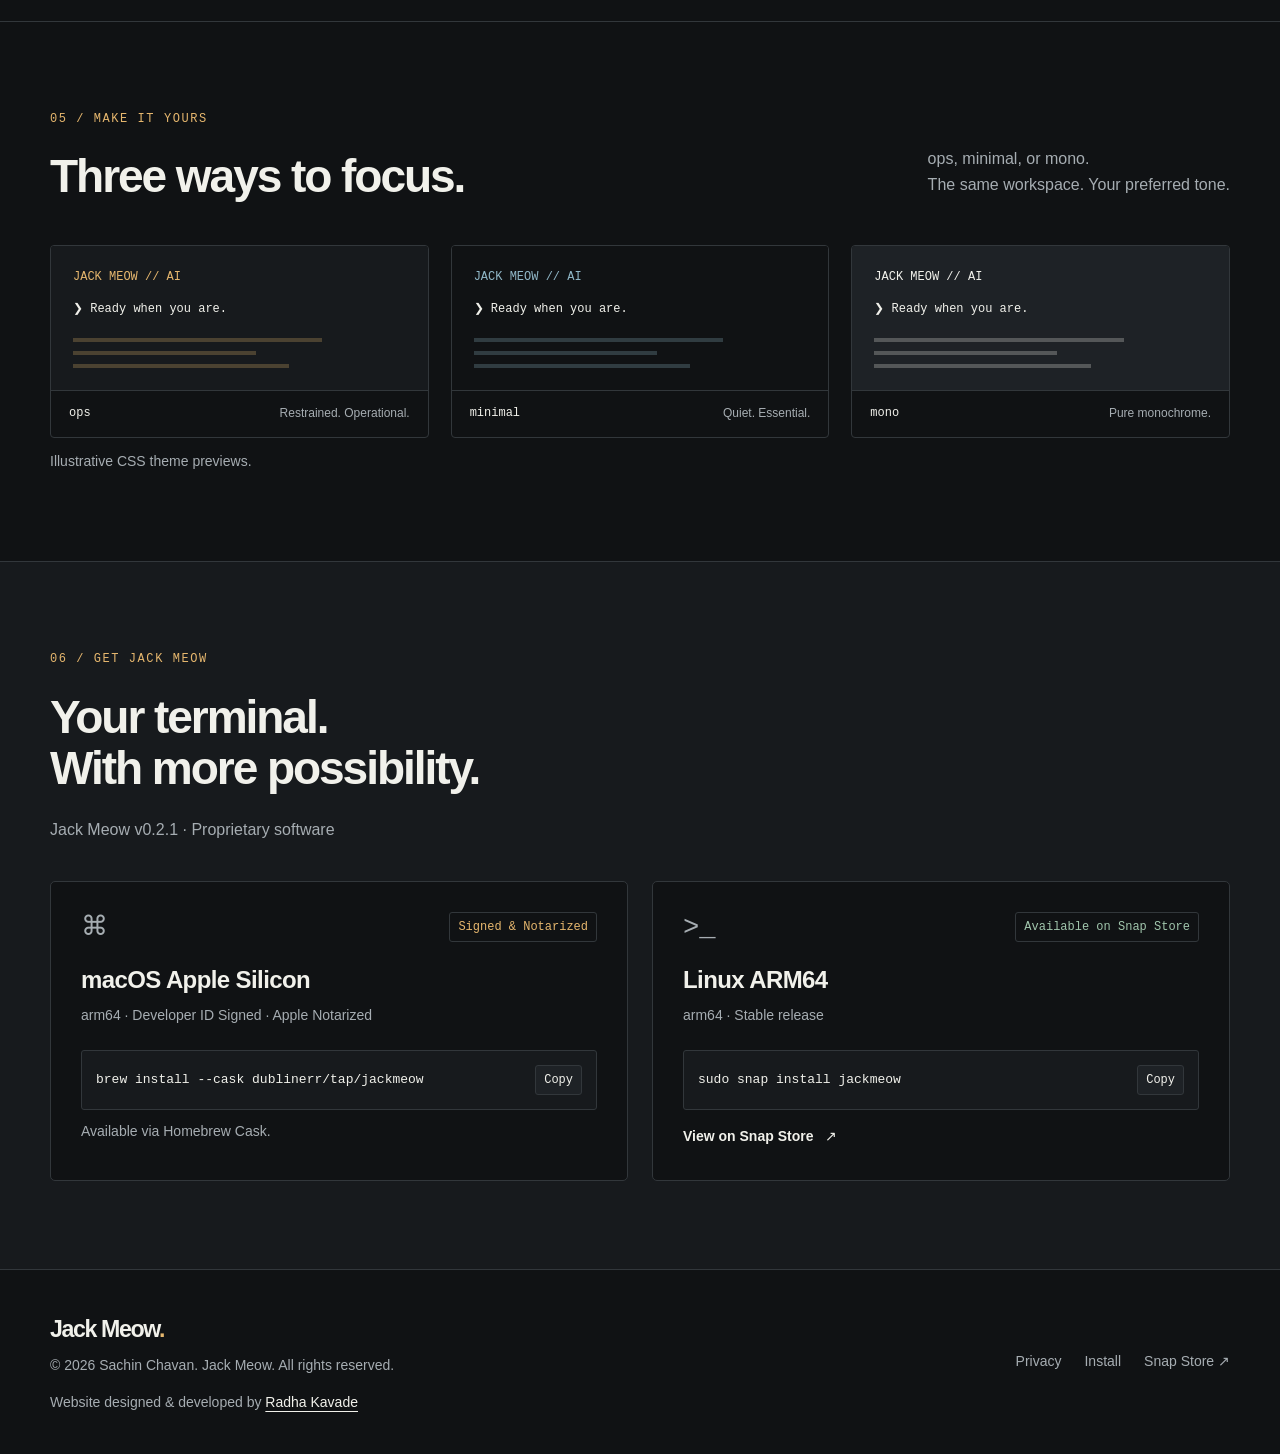
==== commit ef35683c: "feat: add website developer profile" ====
--- a/index.html
+++ b/index.html
@@ -86,8 +86,7 @@
   <div>
     <a class="wordmark" href="./">Jack Meow<span class="wordmark-dot" aria-hidden="true">.</span></a>
     <p class="small muted">© 2026 Sachin Chavan. Jack Meow. All rights reserved.</p>
-    <!-- TODO: Replace placeholder developer profile with approved public details. -->
-    <p class="developer-credit small muted">Website designed &amp; developed by <strong>Alex Morgan</strong><span>Web Developer</span></p>
+    <p class="developer-credit small muted">Website designed &amp; developed by <a href="/developer.html">Radha Kavade</a></p>
   </div>
   <nav aria-label="Footer navigation"><a href="privacy.html">Privacy</a><a href="#install">Install</a><a href="https://snapcraft.io/jackmeow" rel="noopener noreferrer">Snap Store ↗</a></nav>
 </footer>
--- a/css/style.css
+++ b/css/style.css
@@ -752,14 +752,15 @@
 .site-footer .developer-credit {
   margin-top:14px
 }
-.developer-credit strong {
+.developer-credit a {
   color:var(--text);
   font-weight:500;
-  white-space:nowrap
-}
-.developer-credit span {
-  display:block;
-  font-size:.75rem
+  white-space:nowrap;
+  text-decoration:underline;
+  text-underline-offset:4px
+}
+.developer-credit a:hover {
+  color:var(--accent)
 }
 .site-footer nav {
   gap:23px;
@@ -799,6 +800,140 @@
 }
 .legal-header nav {
   gap:22px
+}
+.developer-profile {
+  max-width:1000px;
+  padding-block:80px 88px
+}
+.profile-hero {
+  display:flex;
+  align-items:center;
+  gap:36px;
+  padding:36px;
+  background:var(--surface);
+  border:1px solid var(--border);
+  border-radius:5px
+}
+.profile-avatar {
+  display:block;
+  width:144px;
+  height:144px;
+  aspect-ratio:1;
+  flex-shrink:0;
+  object-fit:cover;
+  border:1px solid var(--border);
+  border-radius:50%;
+  background:var(--surface-raised);
+  color:var(--muted);
+  font-size:.875rem
+}
+.profile-identity {
+  min-width:0
+}
+.profile-identity h1 {
+  font-size:clamp(2.25rem,4.5vw,3.6rem);
+  letter-spacing:-.045em
+}
+.profile-title {
+  color:var(--accent);
+  font-size:1.125rem
+}
+.profile-location {
+  color:var(--muted);
+  margin-top:4px;
+  font-size:.875rem
+}
+.profile-links {
+  display:flex;
+  flex-wrap:wrap;
+  gap:12px;
+  margin-top:24px
+}
+.profile-links .button {
+  min-height:44px;
+  padding:10px 18px;
+  gap:12px;
+  background:var(--background);
+  border-color:var(--border);
+  color:var(--text)
+}
+.profile-links .button:hover {
+  border-color:var(--accent);
+  color:var(--accent)
+}
+.profile-details {
+  display:grid;
+  grid-template-columns:minmax(0,1.6fr) minmax(0,1fr);
+  gap:56px;
+  padding-block:48px
+}
+.developer-profile h2 {
+  font-size:1.4rem;
+  letter-spacing:-.025em
+}
+.profile-details p,.profile-contribution p {
+  color:var(--muted)
+}
+.profile-skills {
+  display:flex;
+  flex-wrap:wrap;
+  gap:10px;
+  list-style:none;
+  padding:0;
+  margin:20px 0 0
+}
+.profile-skills li {
+  border:1px solid var(--border);
+  padding:5px 10px;
+  color:var(--muted);
+  font:.75rem/1.6 var(--mono)
+}
+.profile-contribution {
+  border-top:1px solid var(--border);
+  padding-top:32px
+}
+.profile-contribution p {
+  max-width:680px
+}
+@media(min-width:1051px) {
+  .profile-avatar {
+    width:140px;
+    height:140px
+  }
+}
+@media(max-width:480px) {
+  .profile-identity {
+    width:100%
+  }
+  .profile-links {
+    flex-direction:column
+  }
+  .profile-links .button {
+    justify-content:space-between
+  }
+}
+@media(max-width:600px) {
+  .developer-page .header-inner>nav {
+    flex-wrap:wrap
+  }
+  .developer-profile {
+    padding-block:45px 50px
+  }
+  .profile-hero {
+    flex-direction:column;
+    align-items:flex-start;
+    gap:24px;
+    padding:24px
+  }
+  .profile-avatar {
+    width:96px;
+    height:96px
+  }
+  .profile-details {
+    grid-template-columns:1fr;
+    gap:32px;
+    padding-block:32px
+  }
 }
 [hidden] {
   display:none!important
